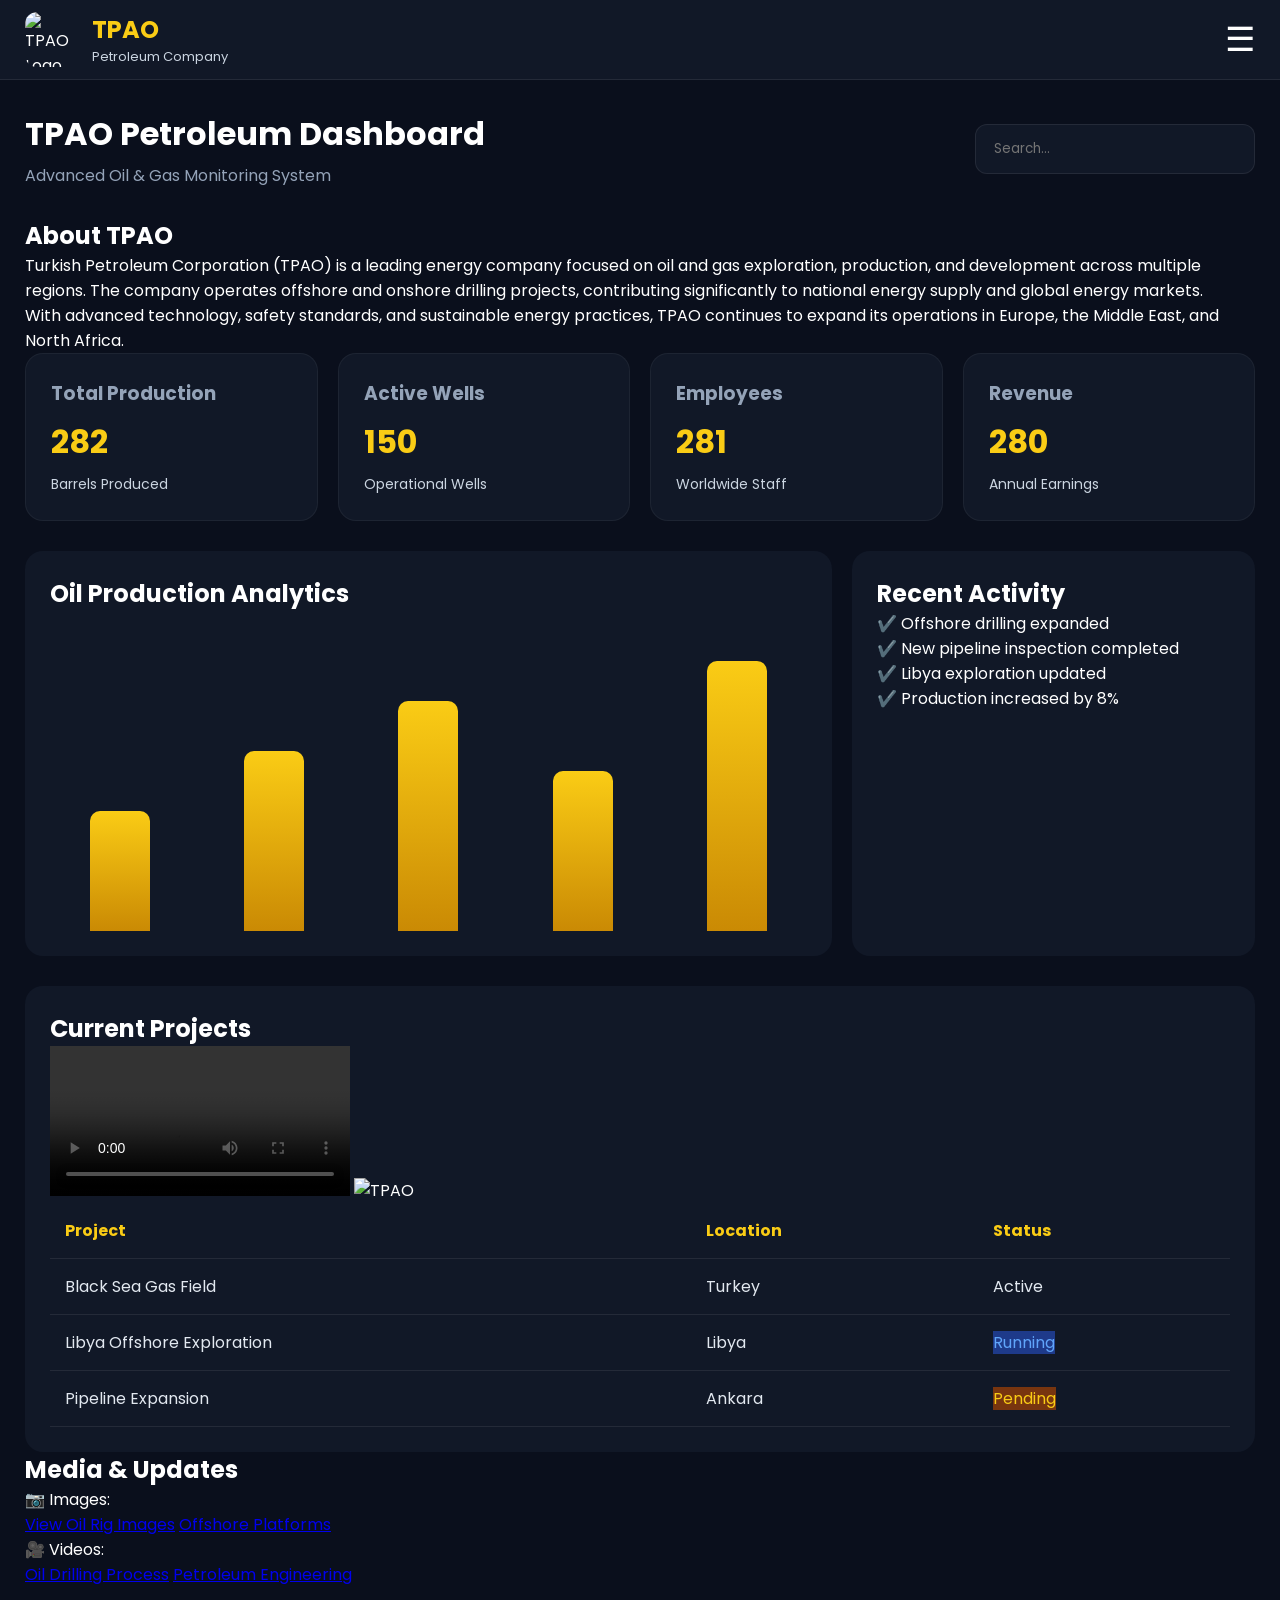
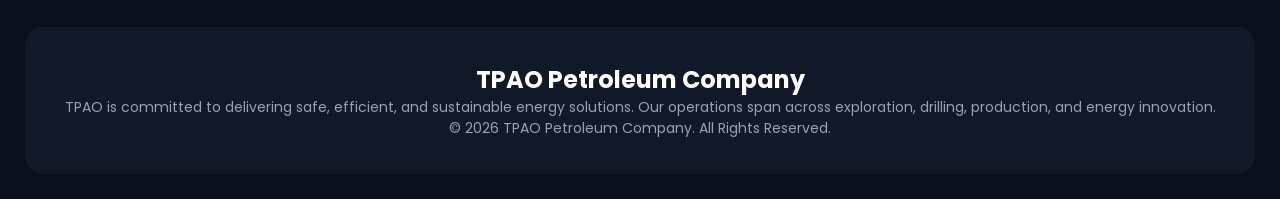
==== index.html @ 97447573 "Add media showcase section with video and image Added a media showcase section with a video and an i" ====
<!DOCTYPE html>
<html lang="en">
<head>
<meta charset="UTF-8">
<meta name="viewport" content="width=device-width, initial-scale=1.0">
<title>TPAO Petroleum Dashboard</title>

<link rel="stylesheet" href="index.css">
<link href="https://fonts.googleapis.com/css2?family=Poppins:wght@300;400;500;600;700&display=swap" rel="stylesheet">
</head>

<body>

<!-- HEADER -->
<header class="top-header">

    <div class="header-left">
        <img src="https://upload.wikimedia.org/wikipedia/commons/4/4e/T%C3%BCrkiye_Petrolleri_logo.svg"
        class="header-logo" alt="TPAO Logo">

        <div class="company-text">
            <h2>TPAO</h2>
            <p>Petroleum Company</p>
        </div>
    </div>

    <div class="menu-btn" id="menuBtn">☰</div>
</header>

<!-- SIDEBAR -->
<div class="sidebar" id="sidebar">
    <div class="menu">
        <a href="#">🏠 Home</a>
        <a href="#">⛽ Production</a>
        <a href="#">🛢️ Oil Fields</a>
        <a href="#">🌍 Exploration</a>
        <a href="#">📊 Analytics</a>
        <a href="#">👷 Employees</a>
        <a href="#">⚙️ Settings</a>
    </div>
</div>

<!-- MAIN -->
<div class="main">

    <!-- HEADER -->
    <div class="dashboard-header">
        <div>
            <h1>TPAO Petroleum Dashboard</h1>
            <p class="dashboard-subtitle">
                Advanced Oil & Gas Monitoring System
            </p>
        </div>

        <input type="text" class="search" placeholder="Search...">
    </div>

    <!-- COMPANY DESCRIPTION -->
    <div class="company-description">
        <h2>About TPAO</h2>
        <p>
            Turkish Petroleum Corporation (TPAO) is a leading energy company focused on oil and gas exploration,
            production, and development across multiple regions. The company operates offshore and onshore drilling
            projects, contributing significantly to national energy supply and global energy markets.
        </p>

        <p>
            With advanced technology, safety standards, and sustainable energy practices, TPAO continues to expand
            its operations in Europe, the Middle East, and North Africa.
        </p>
    </div>

    <!-- CARDS -->
    <div class="cards">
        <div class="card"><h3>Total Production</h3><h2 id="production">0</h2><p>Barrels Produced</p></div>
        <div class="card"><h3>Active Wells</h3><h2 id="wells">0</h2><p>Operational Wells</p></div>
        <div class="card"><h3>Employees</h3><h2 id="employees">0</h2><p>Worldwide Staff</p></div>
        <div class="card"><h3>Revenue</h3><h2 id="revenue">0</h2><p>Annual Earnings</p></div>
    </div>

    <!-- ANALYTICS -->
    <div class="analytics">

        <div class="chart-box">
            <h2>Oil Production Analytics</h2>

            <div class="chart">
                <div class="bar bar1"></div>
                <div class="bar bar2"></div>
                <div class="bar bar3"></div>
                <div class="bar bar4"></div>
                <div class="bar bar5"></div>
            </div>
        </div>

        <div class="activity-box">
            <h2>Recent Activity</h2>
            <p>✔️ Offshore drilling expanded</p>
            <p>✔️ New pipeline inspection completed</p>
            <p>✔️ Libya exploration updated</p>
            <p>✔️ Production increased by 8%</p>
        </div>

    </div>

    <!-- PROJECTS -->
    <div class="projects">
        <h2>Current Projects</h2>

        <table class="project-table">
            <tr><th>Project</th><th>Location</th><th>Status</th></tr>

            <tr>
                <td>Black Sea Gas Field</td>
                <td>Turkey</td>
                <td><span class="active">Active</span></td>
            </tr>

            <section class="media-showcase">

    <video controls preload="metadata">
        <source src="videos/tpao-video.mp4" type="video/mp4">
    </video>

    <img loading="lazy" src="images/tpao-image.jpg" alt="TPAO">

            </section>

            <tr>
                <td>Libya Offshore Exploration</td>
                <td>Libya</td>
                <td><span class="running">Running</span></td>
            </tr>

            <tr>
                <td>Pipeline Expansion</td>
                <td>Ankara</td>
                <td><span class="pending">Pending</span></td>
            </tr>
        </table>
    </div>

    <!-- IMAGE + VIDEO LINKS (NO CARDS) -->
    <div class="media-section">

        <h2>Media & Updates</h2>

        <div class="media-links">

            <p>📷 Images:</p>
            <a href="https://www.google.com/search?q=oil+rig+images" target="_blank">View Oil Rig Images</a>
            <a href="https://www.google.com/search?q=offshore+platform" target="_blank">Offshore Platforms</a>

            <p>🎥 Videos:</p>
            <a href="https://www.youtube.com/results?search_query=oil+drilling+process" target="_blank">Oil Drilling Process</a>
            <a href="https://www.youtube.com/results?search_query=petroleum+engineering" target="_blank">Petroleum Engineering</a>

        </div>
    </div>

    <!-- FOOTER (CLEAN - NO CARDS) -->
    <footer class="footer">

        <h2>TPAO Petroleum Company</h2>

        <p>
            TPAO is committed to delivering safe, efficient, and sustainable energy solutions.
            Our operations span across exploration, drilling, production, and energy innovation.
        </p>

        <p class="copyright">
            © 2026 TPAO Petroleum Company. All Rights Reserved.
        </p>

    </footer>

</div>

<script src="index.js"></script>

</body>
    </html>
---- index.css ----
*{
    margin:0;
    padding:0;
    box-sizing:border-box;
    font-family:'Poppins',sans-serif;
}

html{
    scroll-behavior:smooth;
}

body{
    background:#0a0f1c;
    color:white;
    overflow-x:hidden;
}

/* =========================
   HEADER
========================= */

.top-header{
    position:fixed;
    top:0;
    left:0;
    width:100%;
    height:80px;
    background:#111827;
    display:flex;
    justify-content:space-between;
    align-items:center;
    padding:0 25px;
    z-index:1000;
    border-bottom:1px solid rgba(255,255,255,0.08);
}

/* HEADER LEFT */

.header-left{
    display:flex;
    align-items:center;
    gap:12px;
}

.header-logo{
    width:55px;
    height:55px;
    object-fit:cover;
    border-radius:12px;
}

.company-text{
    display:flex;
    flex-direction:column;
}

.company-text h2{
    color:#facc15;
    font-size:24px;
}

.company-text p{
    color:#cbd5e1;
    font-size:13px;
}

/* =========================
   MENU BUTTON
========================= */

.menu-btn{
    font-size:34px;
    cursor:pointer;
    user-select:none;
    transition:0.3s;
    color:white;
}

.menu-btn:hover{
    color:#facc15;
}

/* =========================
   SIDEBAR DROPDOWN MENU
========================= */

.sidebar{
    position:fixed;
    top:85px;
    right:20px;
    width:230px;
    background:#111827;
    padding:15px;
    border-radius:18px;
    border:1px solid rgba(255,255,255,0.08);
    display:none;
    z-index:1000;
    animation:menuShow 0.3s ease;
    box-shadow:0 10px 30px rgba(0,0,0,0.4);
}

/* SHOW MENU */

.sidebar.active{
    display:block;
}

/* MENU */

.menu{
    display:flex;
    flex-direction:column;
    gap:10px;
}

.menu a{
    text-decoration:none;
    color:#cbd5e1;
    padding:14px;
    border-radius:12px;
    transition:0.3s;
    font-size:15px;
}

.menu a:hover{
    background:#1e293b;
    color:#facc15;
    transform:translateX(3px);
}

/* MENU ANIMATION */

@keyframes menuShow{

    from{
        opacity:0;
        transform:translateY(-10px);
    }

    to{
        opacity:1;
        transform:translateY(0);
    }

}

/* =========================
   MAIN
========================= */

.main{
    width:100%;
    padding:110px 25px 25px;
}

/* DASHBOARD HEADER */

.dashboard-header{
    display:flex;
    justify-content:space-between;
    align-items:center;
    gap:20px;
    margin-bottom:30px;
    flex-wrap:wrap;
}

.dashboard-header h1{
    font-size:32px;
}

.dashboard-subtitle{
    color:#94a3b8;
    margin-top:5px;
}

/* SEARCH */

.search{
    width:280px;
    max-width:100%;
    padding:14px 18px;
    border:none;
    outline:none;
    border-radius:12px;
    background:#111827;
    color:white;
    border:1px solid rgba(255,255,255,0.08);
}

/* =========================
   CARDS
========================= */

.cards{
    display:grid;
    grid-template-columns:repeat(auto-fit,minmax(220px,1fr));
    gap:20px;
    margin-bottom:30px;
}

.card{
    background:#111827;
    padding:25px;
    border-radius:18px;
    transition:0.3s;
    border:1px solid rgba(255,255,255,0.05);
}

.card:hover{
    transform:translateY(-6px);
}

.card h3{
    color:#94a3b8;
    margin-bottom:10px;
}

.card h2{
    font-size:32px;
    color:#facc15;
    margin-bottom:8px;
}

.card p{
    color:#cbd5e1;
    font-size:14px;
}

/* =========================
   ANALYTICS
========================= */

.analytics{
    display:grid;
    grid-template-columns:2fr 1fr;
    gap:20px;
    margin-bottom:30px;
}

.chart-box,
.activity-box{
    background:#111827;
    padding:25px;
    border-radius:18px;
}

.section-title{
    margin-bottom:20px;
}

.section-title h2{
    font-size:24px;
}

/* CHART */

.chart{
    height:320px;
    display:flex;
    align-items:flex-end;
    justify-content:space-around;
    gap:15px;
}

.bar{
    width:60px;
    border-radius:10px 10px 0 0;
    background:linear-gradient(to top,#ca8a04,#facc15);
    animation:grow 2s ease;
}

.bar1{height:120px;}
.bar2{height:180px;}
.bar3{height:230px;}
.bar4{height:160px;}
.bar5{height:270px;}

@keyframes grow{

    from{
        height:0;
    }

}

/* ACTIVITY */

.activity{
    display:flex;
    flex-direction:column;
    gap:18px;
}

.activity p{
    color:#cbd5e1;
    line-height:1.5;
}

/* =========================
   PROJECTS
========================= */

.projects{
    background:#111827;
    padding:25px;
    border-radius:18px;
    overflow:hidden;
}

.table-container{
    width:100%;
    overflow-x:auto;
}

.project-table{
    width:100%;
    border-collapse:collapse;
    min-width:600px;
}

.project-table th,
.project-table td{
    padding:15px;
    text-align:left;
    border-bottom:1px solid rgba(255,255,255,0.08);
}

.project-table th{
    color:#facc15;
}

.project-table td{
    color:#e2e8f0;
}

/* STATUS */

.status{
    padding:6px 12px;
    border-radius:30px;
    font-size:12px;
    font-weight:600;
}

.active-status{
    background:#14532d;
    color:#4ade80;
}

.running{
    background:#1e3a8a;
    color:#60a5fa;
}

.pending{
    background:#78350f;
    color:#facc15;
}

/* =========================
   FOOTER
========================= */

.footer{
    margin-top:40px;
    background:#111827;
    padding:35px 20px;
    border-radius:18px;
    text-align:center;
}

.footer h3{
    color:#facc15;
    margin-bottom:20px;
}

.social-links{
    display:flex;
    justify-content:center;
    gap:15px;
    flex-wrap:wrap;
    margin-bottom:20px;
}

.social-links a{
    text-decoration:none;
    color:#cbd5e1;
    padding:10px 18px;
    background:#1e293b;
    border-radius:10px;
    transition:0.3s;
}

.social-links a:hover{
    background:#facc15;
    color:black;
}

.footer p{
    color:#94a3b8;
    font-size:14px;
}

/* =========================
   SCROLLBAR
========================= */

::-webkit-scrollbar{
    width:8px;
}

::-webkit-scrollbar-track{
    background:#0a0f1c;
}

::-webkit-scrollbar-thumb{
    background:#facc15;
    border-radius:10px;
}

/* =========================
   RESPONSIVE
========================= */

@media(max-width:992px){

    .analytics{
        grid-template-columns:1fr;
    }

}

@media(max-width:768px){

    .dashboard-header{
        flex-direction:column;
        align-items:flex-start;
    }

    .dashboard-header h1{
        font-size:26px;
    }

    .search{
        width:100%;
    }

    .chart{
        height:250px;
    }

    .bar{
        width:40px;
    }

}

@media(max-width:600px){

    .top-header{
        padding:0 15px;
    }

    .header-logo{
        width:45px;
        height:45px;
    }

    .company-text h2{
        font-size:18px;
    }

    .company-text p{
        font-size:11px;
    }

    .main{
        padding:105px 15px 20px;
    }

    .cards{
        grid-template-columns:1fr;
    }

    .card h2{
        font-size:26px;
    }

    .section-title h2{
        font-size:20px;
    }

    .project-table{
        min-width:500px;
    }

    .sidebar{
        width:200px;
        right:10px;
    }

}
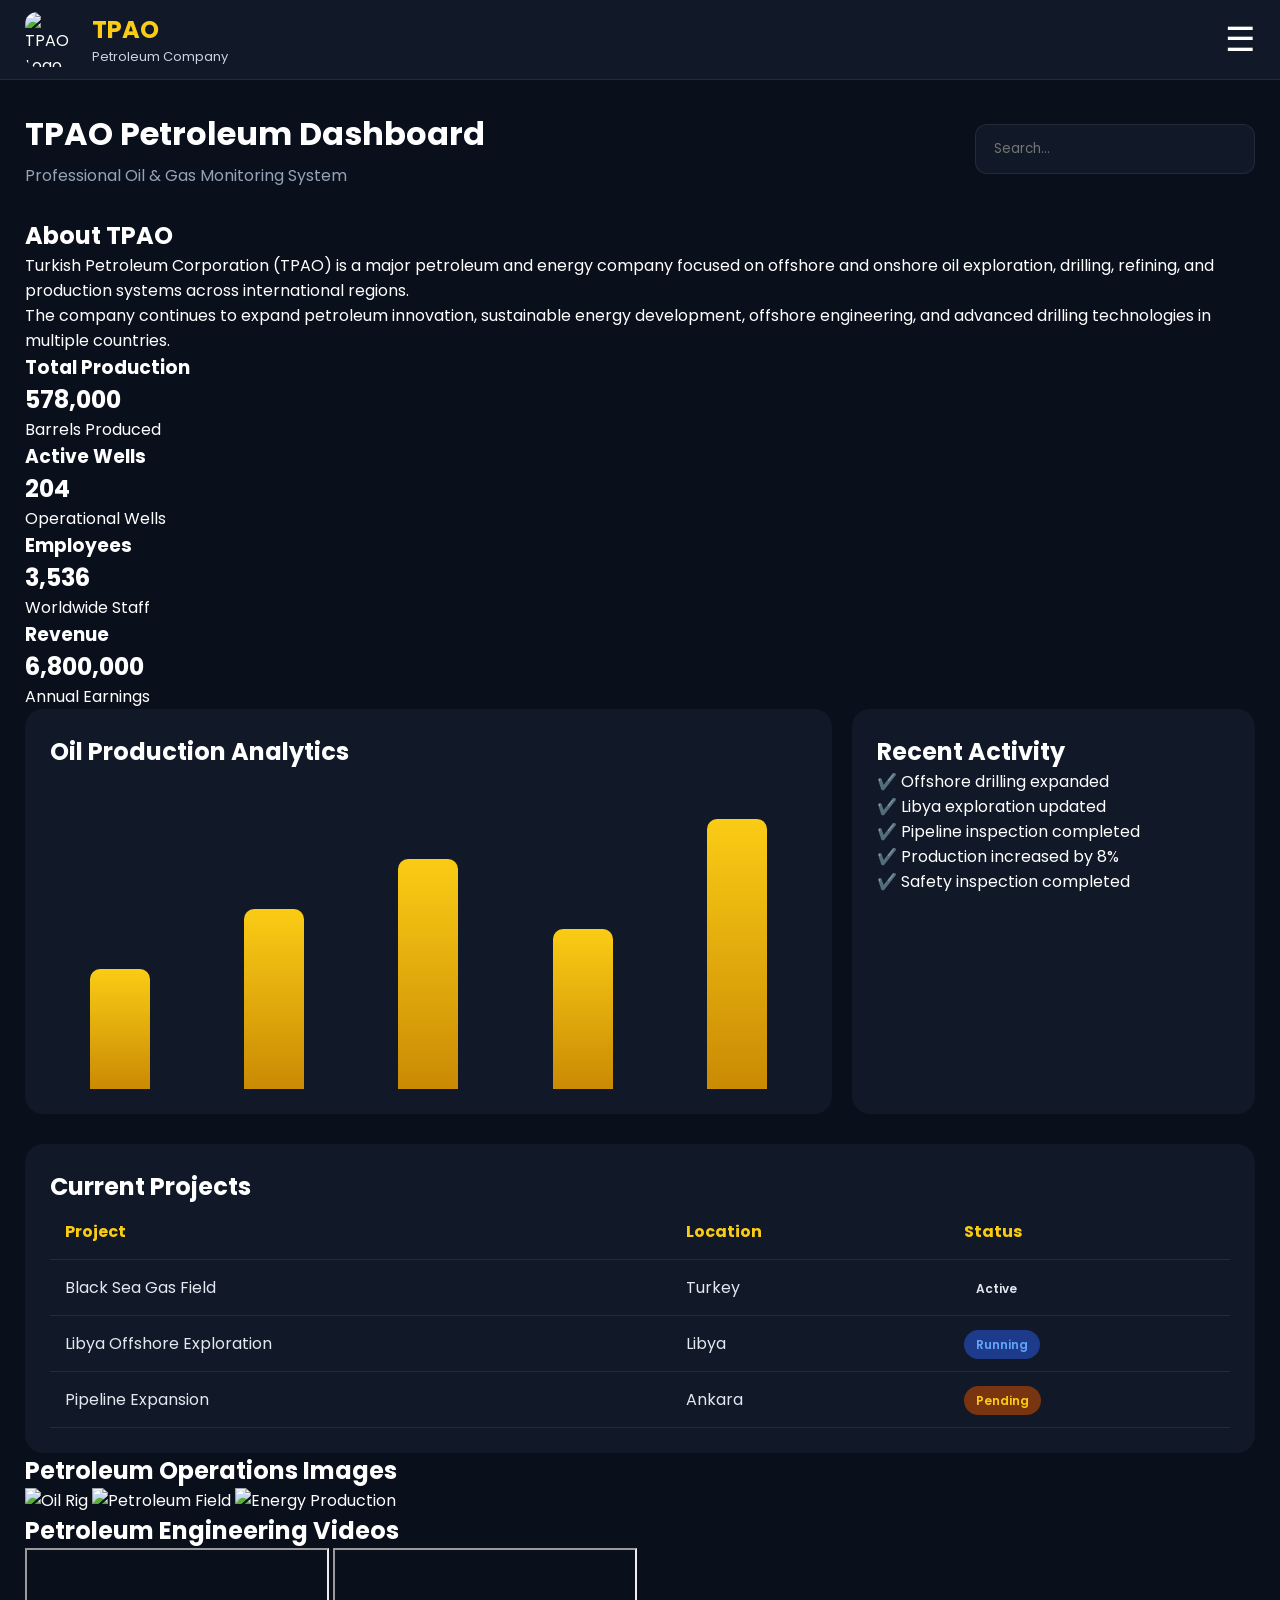
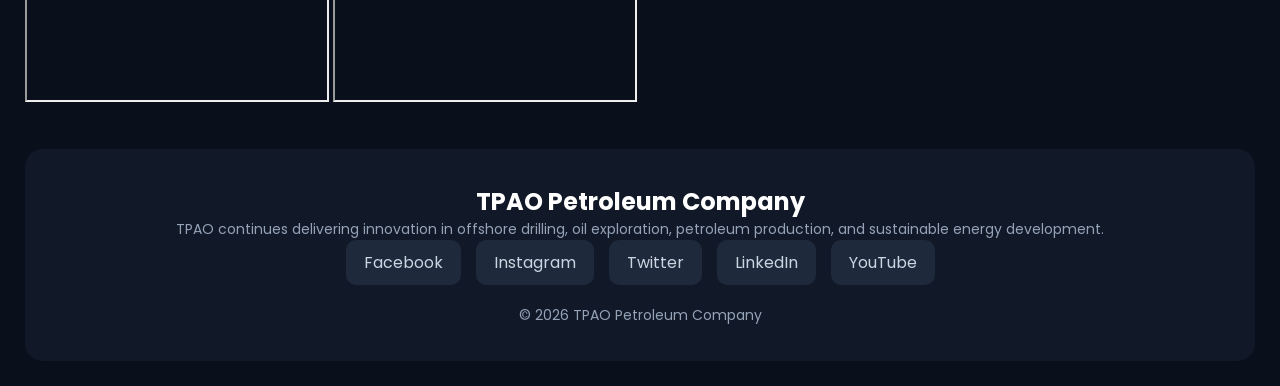
==== commit 0699c085: "Update logo image source in index.html" ====
--- a/index.html
+++ b/index.html
@@ -1,35 +1,51 @@
 <!DOCTYPE html>
 <html lang="en">
+
 <head>
+
 <meta charset="UTF-8">
 <meta name="viewport" content="width=device-width, initial-scale=1.0">
+
 <title>TPAO Petroleum Dashboard</title>
 
 <link rel="stylesheet" href="index.css">
+
 <link href="https://fonts.googleapis.com/css2?family=Poppins:wght@300;400;500;600;700&display=swap" rel="stylesheet">
+
 </head>
 
 <body>
 
 <!-- HEADER -->
+
 <header class="top-header">
 
     <div class="header-left">
-        <img src="https://upload.wikimedia.org/wikipedia/commons/4/4e/T%C3%BCrkiye_Petrolleri_logo.svg"
-        class="header-logo" alt="TPAO Logo">
+
+        <img
+        src="image/logo.png"
+        class="header-logo"
+        alt="TPAO Logo">
 
         <div class="company-text">
             <h2>TPAO</h2>
             <p>Petroleum Company</p>
         </div>
-    </div>
-
-    <div class="menu-btn" id="menuBtn">☰</div>
+
+    </div>
+
+    <div class="menu-btn" id="menuBtn">
+        ☰
+    </div>
+
 </header>
 
 <!-- SIDEBAR -->
+
 <div class="sidebar" id="sidebar">
+
     <div class="menu">
+
         <a href="#">🏠 Home</a>
         <a href="#">⛽ Production</a>
         <a href="#">🛢️ Oil Fields</a>
@@ -37,139 +53,226 @@
         <a href="#">📊 Analytics</a>
         <a href="#">👷 Employees</a>
         <a href="#">⚙️ Settings</a>
-    </div>
+
+    </div>
+
 </div>
 
 <!-- MAIN -->
+
 <div class="main">
 
-    <!-- HEADER -->
+    <!-- DASHBOARD HEADER -->
+
     <div class="dashboard-header">
+
         <div>
+
             <h1>TPAO Petroleum Dashboard</h1>
+
             <p class="dashboard-subtitle">
-                Advanced Oil & Gas Monitoring System
+                Professional Oil & Gas Monitoring System
             </p>
+
         </div>
 
         <input type="text" class="search" placeholder="Search...">
+
     </div>
 
     <!-- COMPANY DESCRIPTION -->
-    <div class="company-description">
+
+    <section class="company-description">
+
         <h2>About TPAO</h2>
+
         <p>
-            Turkish Petroleum Corporation (TPAO) is a leading energy company focused on oil and gas exploration,
-            production, and development across multiple regions. The company operates offshore and onshore drilling
-            projects, contributing significantly to national energy supply and global energy markets.
+            Turkish Petroleum Corporation (TPAO) is a major petroleum and energy company focused on offshore and onshore oil exploration, drilling, refining, and production systems across international regions.
         </p>
 
         <p>
-            With advanced technology, safety standards, and sustainable energy practices, TPAO continues to expand
-            its operations in Europe, the Middle East, and North Africa.
-        </p>
-    </div>
-
-    <!-- CARDS -->
-    <div class="cards">
-        <div class="card"><h3>Total Production</h3><h2 id="production">0</h2><p>Barrels Produced</p></div>
-        <div class="card"><h3>Active Wells</h3><h2 id="wells">0</h2><p>Operational Wells</p></div>
-        <div class="card"><h3>Employees</h3><h2 id="employees">0</h2><p>Worldwide Staff</p></div>
-        <div class="card"><h3>Revenue</h3><h2 id="revenue">0</h2><p>Annual Earnings</p></div>
-    </div>
+            The company continues to expand petroleum innovation, sustainable energy development, offshore engineering, and advanced drilling technologies in multiple countries.
+        </p>
+
+    </section>
+
+    <!-- STATS -->
+
+    <section class="stats-section">
+
+        <div class="stat-box">
+            <h3>Total Production</h3>
+            <h2 id="production">0</h2>
+            <p>Barrels Produced</p>
+        </div>
+
+        <div class="stat-box">
+            <h3>Active Wells</h3>
+            <h2 id="wells">0</h2>
+            <p>Operational Wells</p>
+        </div>
+
+        <div class="stat-box">
+            <h3>Employees</h3>
+            <h2 id="employees">0</h2>
+            <p>Worldwide Staff</p>
+        </div>
+
+        <div class="stat-box">
+            <h3>Revenue</h3>
+            <h2 id="revenue">0</h2>
+            <p>Annual Earnings</p>
+        </div>
+
+    </section>
 
     <!-- ANALYTICS -->
-    <div class="analytics">
+
+    <section class="analytics">
 
         <div class="chart-box">
+
             <h2>Oil Production Analytics</h2>
 
             <div class="chart">
+
                 <div class="bar bar1"></div>
                 <div class="bar bar2"></div>
                 <div class="bar bar3"></div>
                 <div class="bar bar4"></div>
                 <div class="bar bar5"></div>
+
             </div>
+
         </div>
 
         <div class="activity-box">
+
             <h2>Recent Activity</h2>
+
             <p>✔️ Offshore drilling expanded</p>
-            <p>✔️ New pipeline inspection completed</p>
             <p>✔️ Libya exploration updated</p>
+            <p>✔️ Pipeline inspection completed</p>
             <p>✔️ Production increased by 8%</p>
-        </div>
-
-    </div>
+            <p>✔️ Safety inspection completed</p>
+
+        </div>
+
+    </section>
 
     <!-- PROJECTS -->
-    <div class="projects">
+
+    <section class="projects">
+
         <h2>Current Projects</h2>
 
-        <table class="project-table">
-            <tr><th>Project</th><th>Location</th><th>Status</th></tr>
-
-            <tr>
-                <td>Black Sea Gas Field</td>
-                <td>Turkey</td>
-                <td><span class="active">Active</span></td>
-            </tr>
-
-            <section class="media-showcase">
-
-    <video controls preload="metadata">
-        <source src="videos/tpao-video.mp4" type="video/mp4">
-    </video>
-
-    <img loading="lazy" src="images/tpao-image.jpg" alt="TPAO">
-
-            </section>
-
-            <tr>
-                <td>Libya Offshore Exploration</td>
-                <td>Libya</td>
-                <td><span class="running">Running</span></td>
-            </tr>
-
-            <tr>
-                <td>Pipeline Expansion</td>
-                <td>Ankara</td>
-                <td><span class="pending">Pending</span></td>
-            </tr>
-        </table>
-    </div>
-
-    <!-- IMAGE + VIDEO LINKS (NO CARDS) -->
-    <div class="media-section">
-
-        <h2>Media & Updates</h2>
-
-        <div class="media-links">
-
-            <p>📷 Images:</p>
-            <a href="https://www.google.com/search?q=oil+rig+images" target="_blank">View Oil Rig Images</a>
-            <a href="https://www.google.com/search?q=offshore+platform" target="_blank">Offshore Platforms</a>
-
-            <p>🎥 Videos:</p>
-            <a href="https://www.youtube.com/results?search_query=oil+drilling+process" target="_blank">Oil Drilling Process</a>
-            <a href="https://www.youtube.com/results?search_query=petroleum+engineering" target="_blank">Petroleum Engineering</a>
-
-        </div>
-    </div>
-
-    <!-- FOOTER (CLEAN - NO CARDS) -->
+        <div class="table-container">
+
+            <table class="project-table">
+
+                <thead>
+
+                    <tr>
+                        <th>Project</th>
+                        <th>Location</th>
+                        <th>Status</th>
+                    </tr>
+
+                </thead>
+
+                <tbody>
+
+                    <tr>
+                        <td>Black Sea Gas Field</td>
+                        <td>Turkey</td>
+                        <td><span class="status active">Active</span></td>
+                    </tr>
+
+                    <tr>
+                        <td>Libya Offshore Exploration</td>
+                        <td>Libya</td>
+                        <td><span class="status running">Running</span></td>
+                    </tr>
+
+                    <tr>
+                        <td>Pipeline Expansion</td>
+                        <td>Ankara</td>
+                        <td><span class="status pending">Pending</span></td>
+                    </tr>
+
+                </tbody>
+
+            </table>
+
+        </div>
+
+    </section>
+
+    <!-- IMAGE SECTION -->
+
+    <section class="media-display">
+
+        <h2>Petroleum Operations Images</h2>
+
+        <div class="image-gallery">
+
+            <img src="https://images.unsplash.com/photo-1513828583688-c52646db42da?q=80&w=1200&auto=format&fit=crop" alt="Oil Rig">
+
+            <img src="https://images.unsplash.com/photo-1473448912268-2022ce9509d8?q=80&w=1200&auto=format&fit=crop" alt="Petroleum Field">
+
+            <img src="https://images.unsplash.com/photo-1509395176047-4a66953fd231?q=80&w=1200&auto=format&fit=crop" alt="Energy Production">
+
+        </div>
+
+    </section>
+
+    <!-- VIDEO SECTION -->
+
+    <section class="video-section">
+
+        <h2>Petroleum Engineering Videos</h2>
+
+        <div class="video-container">
+
+            <iframe
+            src="https://www.youtube.com/embed/Zk11vI-7czE"
+            title="Petroleum Video"
+            allowfullscreen>
+            </iframe>
+
+            <iframe
+            src="https://www.youtube.com/embed/KM8m4jDqtmQ"
+            title="Offshore Drilling"
+            allowfullscreen>
+            </iframe>
+
+        </div>
+
+    </section>
+
+    <!-- FOOTER -->
+
     <footer class="footer">
 
         <h2>TPAO Petroleum Company</h2>
 
         <p>
-            TPAO is committed to delivering safe, efficient, and sustainable energy solutions.
-            Our operations span across exploration, drilling, production, and energy innovation.
-        </p>
+            TPAO continues delivering innovation in offshore drilling,
+            oil exploration, petroleum production, and sustainable energy development.
+        </p>
+
+        <div class="social-links">
+
+            <a href="#">Facebook</a>
+            <a href="#">Instagram</a>
+            <a href="#">Twitter</a>
+            <a href="#">LinkedIn</a>
+            <a href="#">YouTube</a>
+
+        </div>
 
         <p class="copyright">
-            © 2026 TPAO Petroleum Company. All Rights Reserved.
+            © 2026 TPAO Petroleum Company
         </p>
 
     </footer>
@@ -179,4 +282,4 @@
 <script src="index.js"></script>
 
 </body>
-    </html>
+</html>
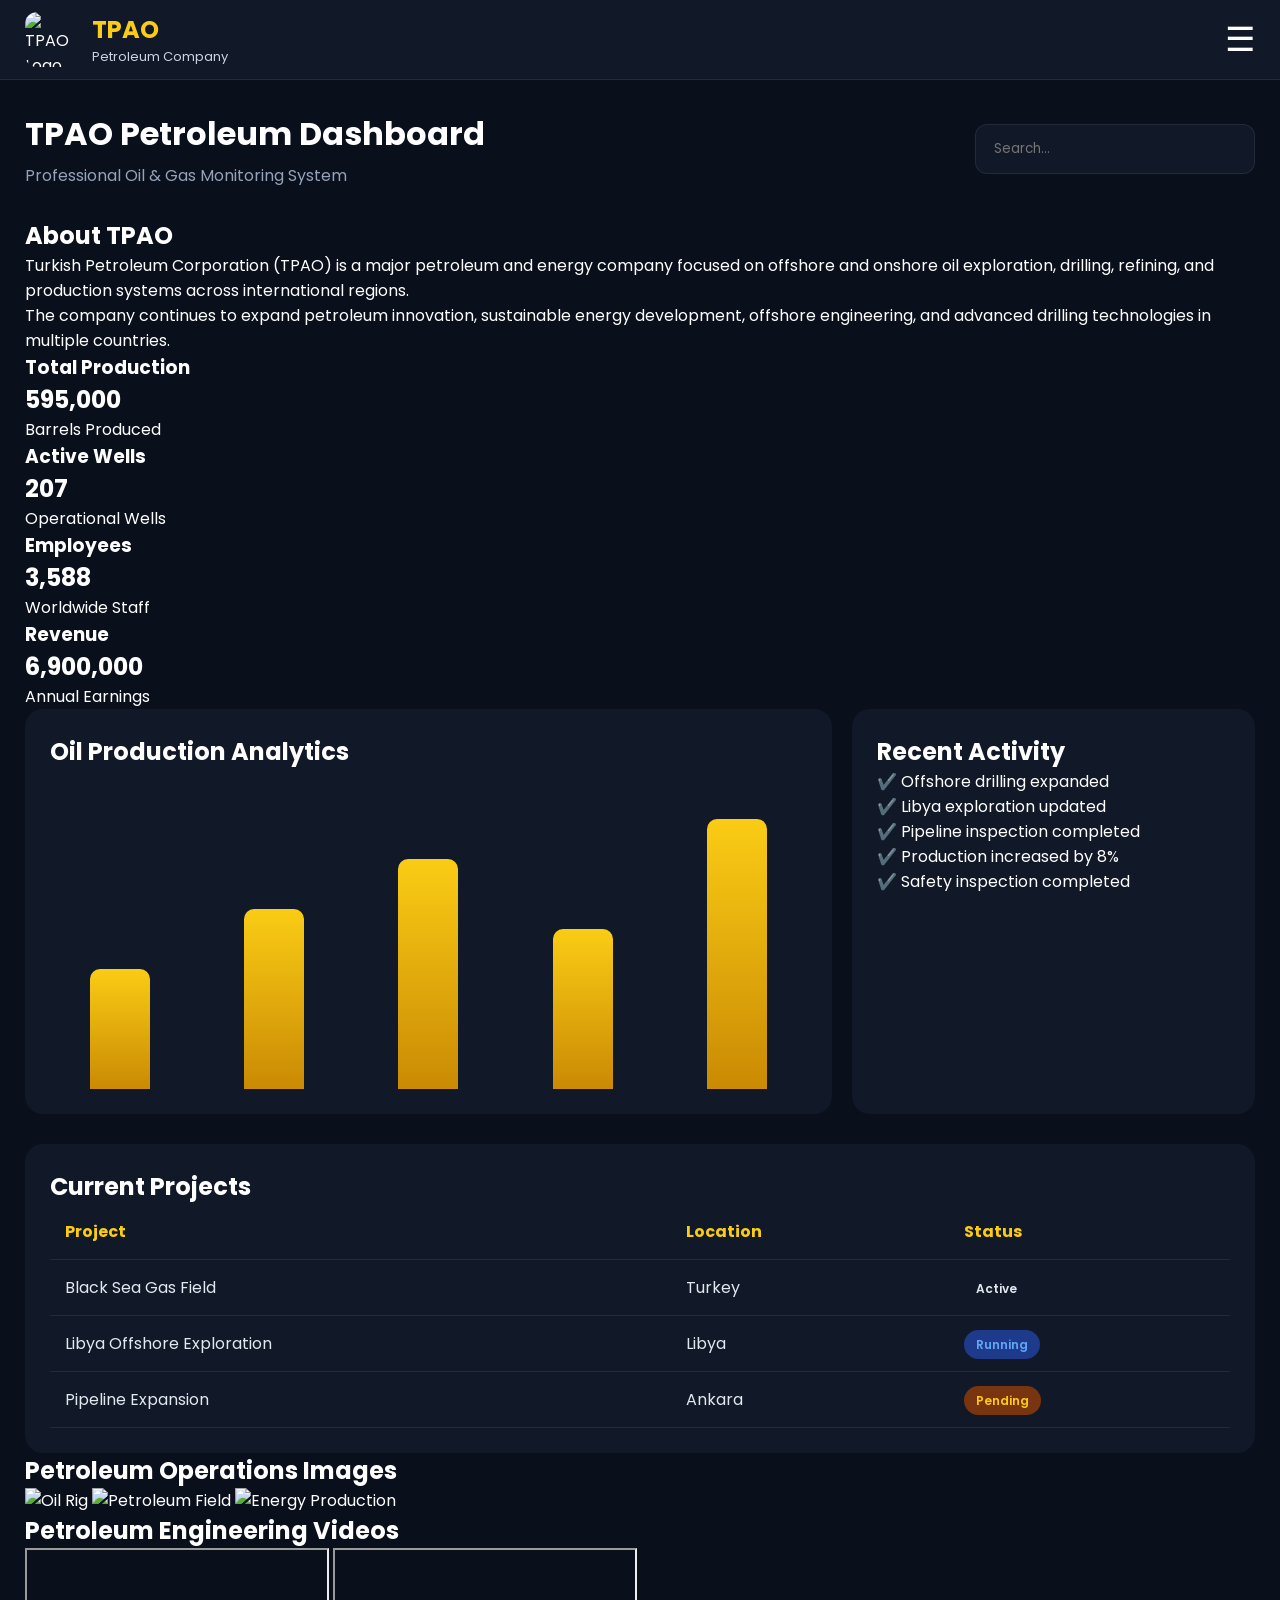
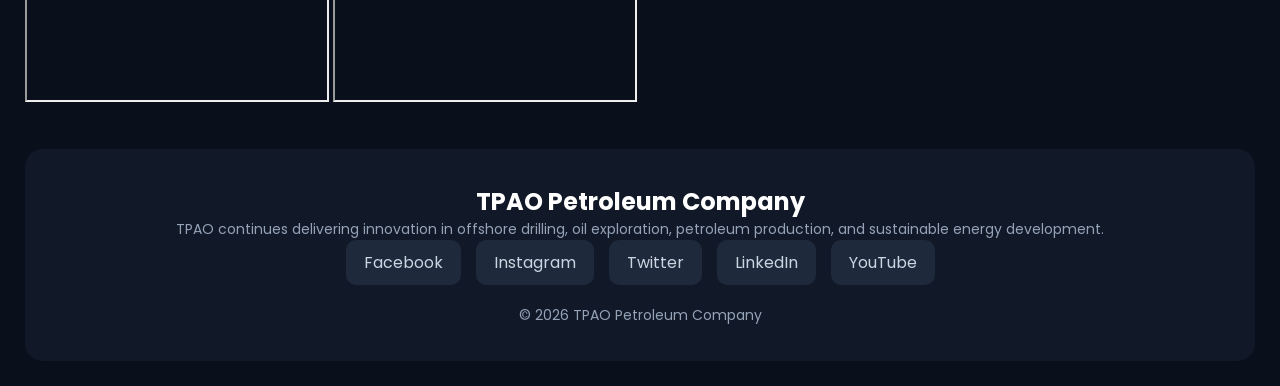
==== commit 074096ce: "Change 'contacts' link text to 'contact us'" ====
--- a/index.html
+++ b/index.html
@@ -23,7 +23,7 @@
     <div class="header-left">
 
         <img
-        src="image/logo.png"
+        src="images/logo.png"
         class="header-logo"
         alt="TPAO Logo">
 
@@ -46,13 +46,19 @@
 
     <div class="menu">
 
-        <a href="#">🏠 Home</a>
-        <a href="#">⛽ Production</a>
+        <a href="#">🏠 contact us</a>
+        <a href="#">⚙️ about us</a>
+        <a href="#">⚙️ available job's</a>
+        <a href="#">⚙️ partnership</a>
+        <a href="#">⛽ revenue</a>
         <a href="#">🛢️ Oil Fields</a>
         <a href="#">🌍 Exploration</a>
         <a href="#">📊 Analytics</a>
+        <a href="#">⚙️ senior officials</a>
         <a href="#">👷 Employees</a>
         <a href="#">⚙️ Settings</a>
+        <a href="#">⚙️ shares</a>
+        <a href="#">⚙️ investment</a>
 
     </div>
 
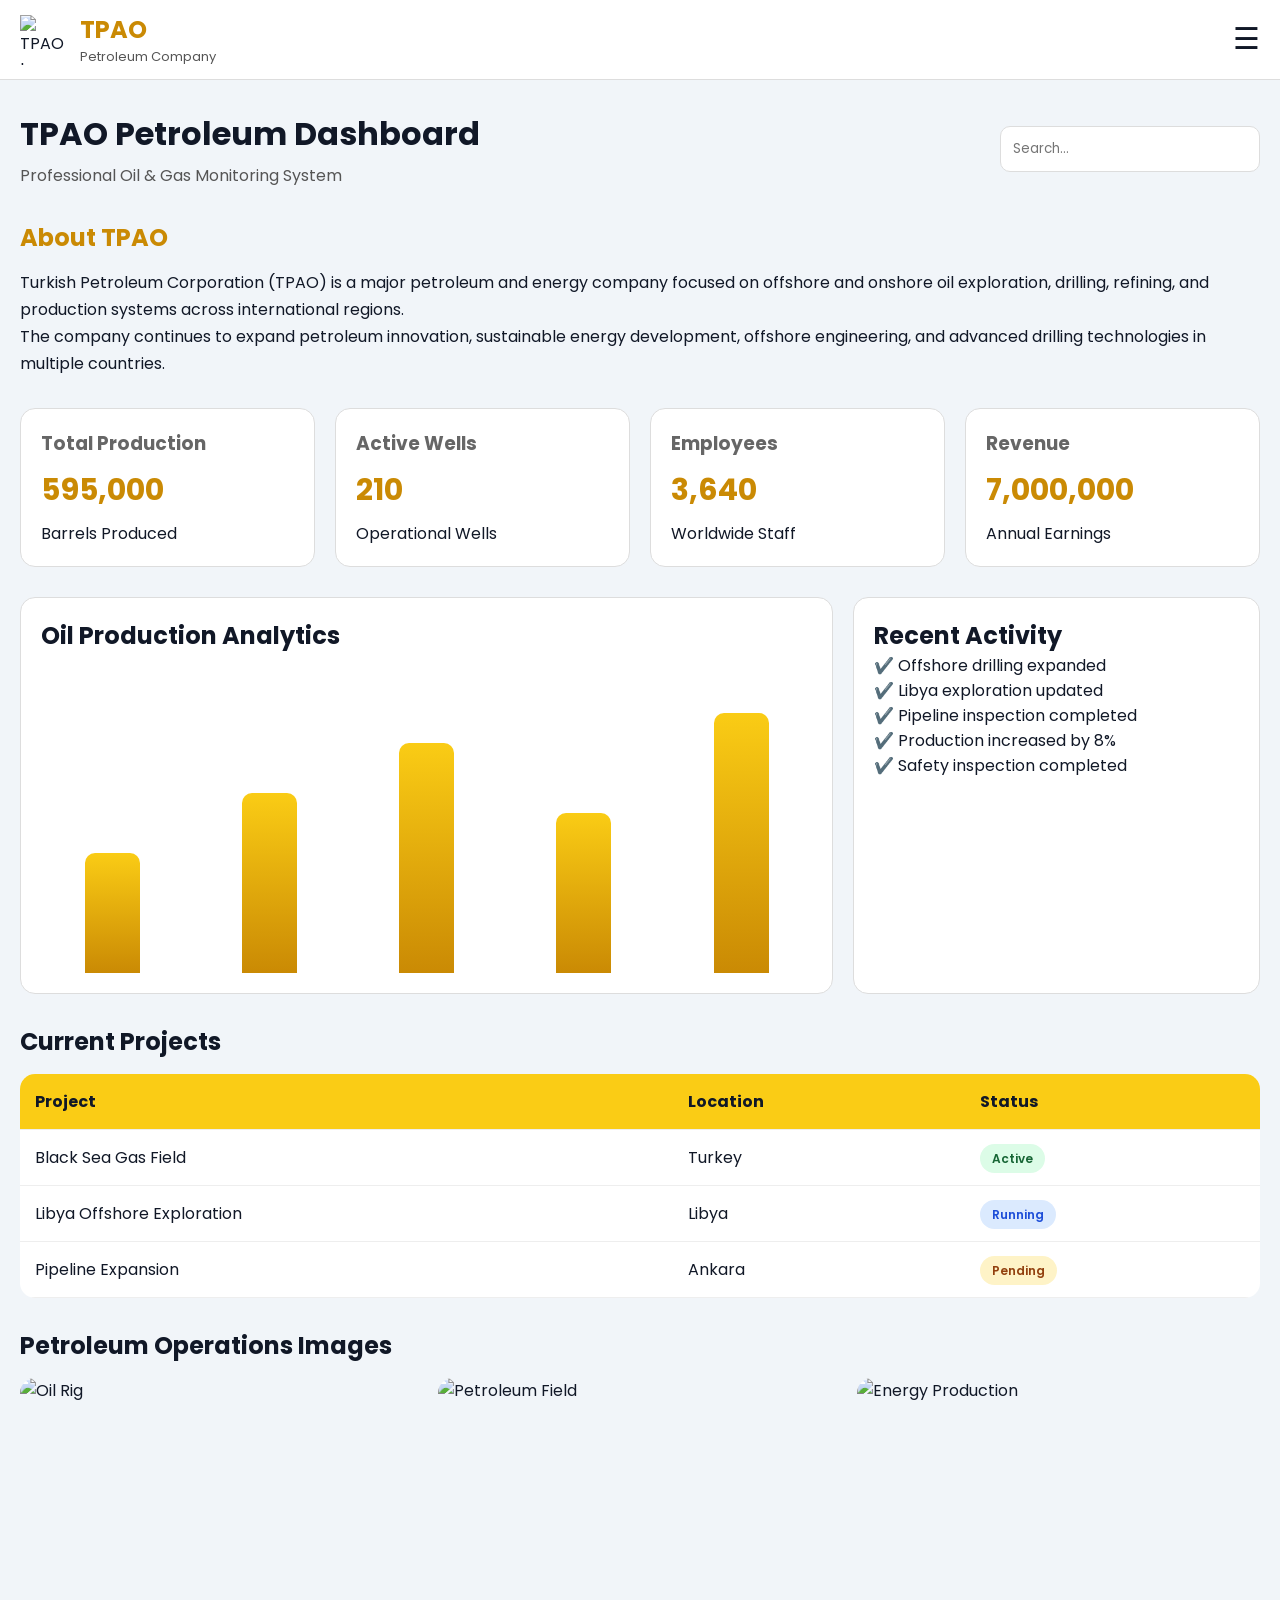
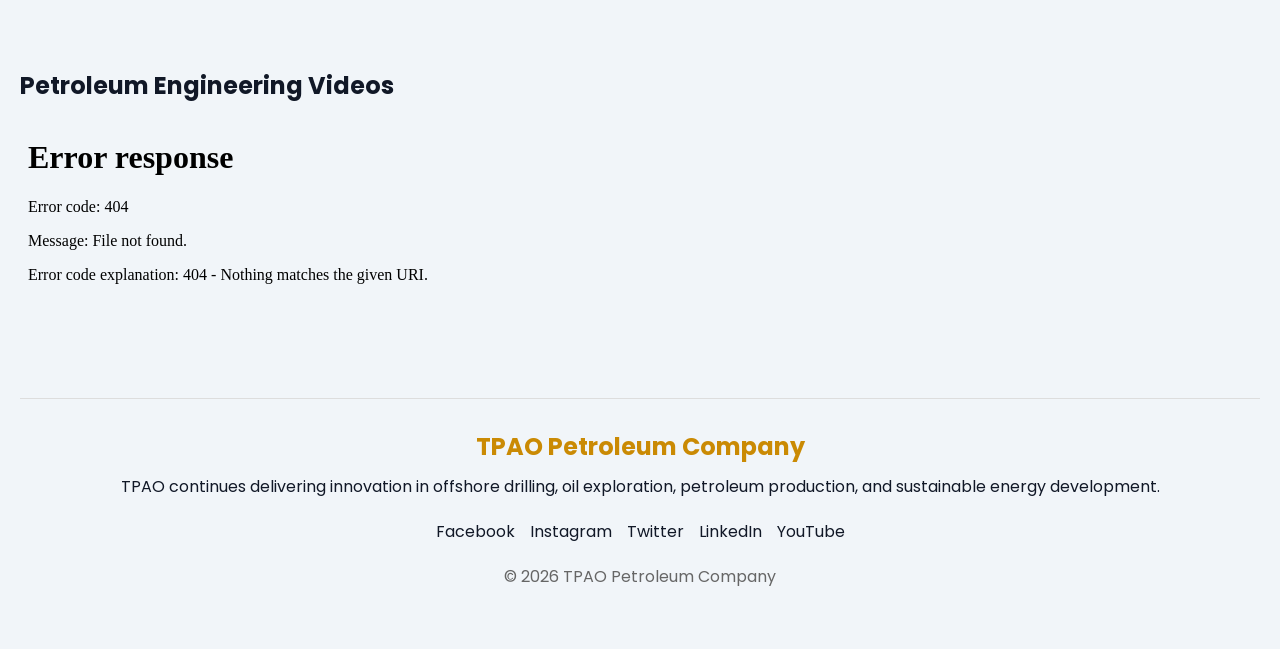
==== commit 75d21ade: "Update contact link to point to contact.html" ====
--- a/index.html
+++ b/index.html
@@ -46,7 +46,7 @@
 
     <div class="menu">
 
-        <a href="#">🏠 contact us</a>
+        <a href="contact.html">🏠 contact us</a>
         <a href="#">⚙️ about us</a>
         <a href="#">⚙️ available job's</a>
         <a href="#">⚙️ partnership</a>
@@ -241,7 +241,7 @@
         <div class="video-container">
 
             <iframe
-            src="https://www.youtube.com/embed/Zk11vI-7czE"
+            src="videos/TRT-Afrika_20260520_2.mp4"
             title="Petroleum Video"
             allowfullscreen>
             </iframe>
--- a/index.css
+++ b/index.css
@@ -1,502 +1,371 @@
 *{
-    margin:0;
-    padding:0;
-    box-sizing:border-box;
-    font-family:'Poppins',sans-serif;
-}
-
-html{
-    scroll-behavior:smooth;
+margin:0;
+padding:0;
+box-sizing:border-box;
+font-family:'Poppins',sans-serif;
 }
 
 body{
-    background:#0a0f1c;
-    color:white;
-    overflow-x:hidden;
-}
-
-/* =========================
-   HEADER
-========================= */
+background:#f1f5f9;
+color:#111827;
+overflow-x:hidden;
+}
+
+/* HEADER */
 
 .top-header{
-    position:fixed;
-    top:0;
-    left:0;
-    width:100%;
-    height:80px;
-    background:#111827;
-    display:flex;
-    justify-content:space-between;
-    align-items:center;
-    padding:0 25px;
-    z-index:1000;
-    border-bottom:1px solid rgba(255,255,255,0.08);
-}
-
-/* HEADER LEFT */
+position:fixed;
+top:0;
+left:0;
+width:100%;
+height:80px;
+background:white;
+display:flex;
+justify-content:space-between;
+align-items:center;
+padding:0 20px;
+z-index:1000;
+border-bottom:1px solid #ddd;
+}
 
 .header-left{
-    display:flex;
-    align-items:center;
-    gap:12px;
+display:flex;
+align-items:center;
+gap:10px;
 }
 
 .header-logo{
-    width:55px;
-    height:55px;
-    object-fit:cover;
-    border-radius:12px;
-}
-
-.company-text{
-    display:flex;
-    flex-direction:column;
+width:50px;
+height:50px;
 }
 
 .company-text h2{
-    color:#facc15;
-    font-size:24px;
+color:#ca8a04;
 }
 
 .company-text p{
-    color:#cbd5e1;
-    font-size:13px;
-}
-
-/* =========================
-   MENU BUTTON
-========================= */
+font-size:13px;
+color:#555;
+}
 
 .menu-btn{
-    font-size:34px;
-    cursor:pointer;
-    user-select:none;
-    transition:0.3s;
-    color:white;
-}
-
-.menu-btn:hover{
-    color:#facc15;
-}
-
-/* =========================
-   SIDEBAR DROPDOWN MENU
-========================= */
+font-size:30px;
+cursor:pointer;
+}
+
+/* SIDEBAR */
 
 .sidebar{
     position:fixed;
-    top:85px;
+    top:80px;
     right:20px;
     width:230px;
-    background:#111827;
+    max-height:80vh;
+
+    background:white;
+
+    border-radius:15px;
+
+    box-shadow:0 10px 30px rgba(0,0,0,0.15);
+
+    overflow-y:auto;
+    overflow-x:hidden;
+
+    opacity:0;
+    visibility:hidden;
+
+    transform:translateY(-10px);
+
+    transition:
+    opacity 0.3s ease,
+    transform 0.3s ease,
+    visibility 0.3s ease;
+
+    z-index:1000;
+
     padding:15px;
-    border-radius:18px;
-    border:1px solid rgba(255,255,255,0.08);
-    display:none;
-    z-index:1000;
-    animation:menuShow 0.3s ease;
-    box-shadow:0 10px 30px rgba(0,0,0,0.4);
-}
-
-/* SHOW MENU */
-
+}
 .sidebar.active{
-    display:block;
-}
-
-/* MENU */
+opacity:1;
+visibility:visible;
+transform:translateY(0);
+}
 
 .menu{
-    display:flex;
-    flex-direction:column;
-    gap:10px;
+display:flex;
+flex-direction:column;
+gap:10px;
 }
 
 .menu a{
-    text-decoration:none;
-    color:#cbd5e1;
-    padding:14px;
-    border-radius:12px;
-    transition:0.3s;
-    font-size:15px;
+text-decoration:none;
+padding:12px;
+color:#111827;
+border-radius:10px;
+transition:0.3s;
 }
 
 .menu a:hover{
-    background:#1e293b;
-    color:#facc15;
-    transform:translateX(3px);
-}
-
-/* MENU ANIMATION */
-
-@keyframes menuShow{
-
-    from{
-        opacity:0;
-        transform:translateY(-10px);
-    }
-
-    to{
-        opacity:1;
-        transform:translateY(0);
-    }
-
-}
-
-/* =========================
-   MAIN
-========================= */
+background:#facc15;
+}
+
+/* MAIN */
 
 .main{
-    width:100%;
-    padding:110px 25px 25px;
-}
-
-/* DASHBOARD HEADER */
+padding:110px 20px 30px;
+}
 
 .dashboard-header{
-    display:flex;
-    justify-content:space-between;
-    align-items:center;
-    gap:20px;
-    margin-bottom:30px;
-    flex-wrap:wrap;
-}
-
-.dashboard-header h1{
-    font-size:32px;
+display:flex;
+justify-content:space-between;
+align-items:center;
+flex-wrap:wrap;
+gap:20px;
+margin-bottom:30px;
 }
 
 .dashboard-subtitle{
-    color:#94a3b8;
-    margin-top:5px;
-}
-
-/* SEARCH */
+color:#555;
+margin-top:5px;
+}
 
 .search{
-    width:280px;
-    max-width:100%;
-    padding:14px 18px;
-    border:none;
-    outline:none;
-    border-radius:12px;
-    background:#111827;
-    color:white;
-    border:1px solid rgba(255,255,255,0.08);
-}
-
-/* =========================
-   CARDS
-========================= */
-
-.cards{
-    display:grid;
-    grid-template-columns:repeat(auto-fit,minmax(220px,1fr));
-    gap:20px;
-    margin-bottom:30px;
-}
-
-.card{
-    background:#111827;
-    padding:25px;
-    border-radius:18px;
-    transition:0.3s;
-    border:1px solid rgba(255,255,255,0.05);
-}
-
-.card:hover{
-    transform:translateY(-6px);
-}
-
-.card h3{
-    color:#94a3b8;
-    margin-bottom:10px;
-}
-
-.card h2{
-    font-size:32px;
-    color:#facc15;
-    margin-bottom:8px;
-}
-
-.card p{
-    color:#cbd5e1;
-    font-size:14px;
-}
-
-/* =========================
-   ANALYTICS
-========================= */
+padding:12px;
+width:260px;
+max-width:100%;
+border:1px solid #ddd;
+border-radius:10px;
+outline:none;
+}
+
+/* DESCRIPTION */
+
+.company-description{
+margin-bottom:30px;
+line-height:1.7;
+}
+
+.company-description h2{
+margin-bottom:10px;
+color:#ca8a04;
+}
+
+/* STATS */
+
+.stats-section{
+display:grid;
+grid-template-columns:repeat(auto-fit,minmax(220px,1fr));
+gap:20px;
+margin-bottom:30px;
+}
+
+.stat-box{
+padding:20px;
+background:white;
+border-radius:15px;
+border:1px solid #ddd;
+}
+
+.stat-box h3{
+color:#666;
+margin-bottom:10px;
+}
+
+.stat-box h2{
+font-size:30px;
+color:#ca8a04;
+margin-bottom:8px;
+}
+
+/* ANALYTICS */
 
 .analytics{
-    display:grid;
-    grid-template-columns:2fr 1fr;
-    gap:20px;
-    margin-bottom:30px;
+display:grid;
+grid-template-columns:2fr 1fr;
+gap:20px;
+margin-bottom:30px;
 }
 
 .chart-box,
 .activity-box{
-    background:#111827;
-    padding:25px;
-    border-radius:18px;
-}
-
-.section-title{
-    margin-bottom:20px;
-}
-
-.section-title h2{
-    font-size:24px;
+background:white;
+padding:20px;
+border-radius:15px;
+border:1px solid #ddd;
 }
 
 /* CHART */
 
 .chart{
-    height:320px;
-    display:flex;
-    align-items:flex-end;
-    justify-content:space-around;
-    gap:15px;
+height:300px;
+display:flex;
+align-items:flex-end;
+justify-content:space-around;
+gap:15px;
+margin-top:20px;
 }
 
 .bar{
-    width:60px;
-    border-radius:10px 10px 0 0;
-    background:linear-gradient(to top,#ca8a04,#facc15);
-    animation:grow 2s ease;
+width:55px;
+background:linear-gradient(to top,#ca8a04,#facc15);
+border-radius:10px 10px 0 0;
+animation:grow 2s ease;
 }
 
 .bar1{height:120px;}
 .bar2{height:180px;}
 .bar3{height:230px;}
 .bar4{height:160px;}
-.bar5{height:270px;}
+.bar5{height:260px;}
 
 @keyframes grow{
-
-    from{
-        height:0;
-    }
-
-}
-
-/* ACTIVITY */
-
-.activity{
-    display:flex;
-    flex-direction:column;
-    gap:18px;
-}
-
-.activity p{
-    color:#cbd5e1;
-    line-height:1.5;
-}
-
-/* =========================
-   PROJECTS
-========================= */
+from{height:0;}
+}
+
+/* PROJECTS */
 
 .projects{
-    background:#111827;
-    padding:25px;
-    border-radius:18px;
-    overflow:hidden;
-}
-
-.table-container{
-    width:100%;
-    overflow-x:auto;
+margin-bottom:30px;
+}
+
+.projects h2{
+margin-bottom:15px;
 }
 
 .project-table{
-    width:100%;
-    border-collapse:collapse;
-    min-width:600px;
+width:100%;
+border-collapse:collapse;
+background:white;
+border-radius:15px;
+overflow:hidden;
 }
 
 .project-table th,
 .project-table td{
-    padding:15px;
-    text-align:left;
-    border-bottom:1px solid rgba(255,255,255,0.08);
+padding:15px;
+border-bottom:1px solid #eee;
+text-align:left;
 }
 
 .project-table th{
-    color:#facc15;
-}
-
-.project-table td{
-    color:#e2e8f0;
-}
-
-/* STATUS */
+background:#facc15;
+}
 
 .status{
-    padding:6px 12px;
-    border-radius:30px;
-    font-size:12px;
-    font-weight:600;
-}
-
-.active-status{
-    background:#14532d;
-    color:#4ade80;
+padding:6px 12px;
+border-radius:30px;
+font-size:12px;
+font-weight:600;
+}
+
+.active{
+background:#dcfce7;
+color:#166534;
 }
 
 .running{
-    background:#1e3a8a;
-    color:#60a5fa;
+background:#dbeafe;
+color:#1d4ed8;
 }
 
 .pending{
-    background:#78350f;
-    color:#facc15;
-}
-
-/* =========================
-   FOOTER
-========================= */
+background:#fef3c7;
+color:#92400e;
+}
+
+/* IMAGE SECTION */
+
+.media-display{
+margin-bottom:30px;
+}
+
+.image-gallery{
+display:grid;
+grid-template-columns:repeat(auto-fit,minmax(250px,1fr));
+gap:15px;
+margin-top:15px;
+}
+
+.image-gallery img{
+width:100%;
+height:260px;
+object-fit:cover;
+border-radius:15px;
+}
+
+/* VIDEO */
+
+.video-section{
+margin-bottom:30px;
+}
+
+.video-container{
+display:grid;
+grid-template-columns:repeat(auto-fit,minmax(300px,1fr));
+gap:20px;
+margin-top:15px;
+}
+
+.video-container iframe{
+width:100%;
+height:250px;
+border:none;
+border-radius:15px;
+}
+
+/* FOOTER */
 
 .footer{
-    margin-top:40px;
-    background:#111827;
-    padding:35px 20px;
-    border-radius:18px;
-    text-align:center;
-}
-
-.footer h3{
-    color:#facc15;
-    margin-bottom:20px;
+text-align:center;
+padding:30px 20px;
+border-top:1px solid #ddd;
+}
+
+.footer h2{
+margin-bottom:10px;
+color:#ca8a04;
 }
 
 .social-links{
-    display:flex;
-    justify-content:center;
-    gap:15px;
-    flex-wrap:wrap;
-    margin-bottom:20px;
+display:flex;
+justify-content:center;
+gap:15px;
+flex-wrap:wrap;
+margin:20px 0;
 }
 
 .social-links a{
-    text-decoration:none;
-    color:#cbd5e1;
-    padding:10px 18px;
-    background:#1e293b;
-    border-radius:10px;
-    transition:0.3s;
-}
-
-.social-links a:hover{
-    background:#facc15;
-    color:black;
-}
-
-.footer p{
-    color:#94a3b8;
-    font-size:14px;
-}
-
-/* =========================
-   SCROLLBAR
-========================= */
-
-::-webkit-scrollbar{
-    width:8px;
-}
-
-::-webkit-scrollbar-track{
-    background:#0a0f1c;
-}
-
-::-webkit-scrollbar-thumb{
-    background:#facc15;
-    border-radius:10px;
-}
-
-/* =========================
-   RESPONSIVE
-========================= */
-
-@media(max-width:992px){
-
-    .analytics{
-        grid-template-columns:1fr;
-    }
-
-}
-
-@media(max-width:768px){
-
-    .dashboard-header{
-        flex-direction:column;
-        align-items:flex-start;
-    }
-
-    .dashboard-header h1{
-        font-size:26px;
-    }
-
-    .search{
-        width:100%;
-    }
-
-    .chart{
-        height:250px;
-    }
-
-    .bar{
-        width:40px;
-    }
+text-decoration:none;
+color:#111827;
+}
+
+.copyright{
+color:#666;
+}
+
+/* RESPONSIVE */
+
+@media(max-width:900px){
+
+.analytics{
+grid-template-columns:1fr;
+}
 
 }
 
 @media(max-width:600px){
 
-    .top-header{
-        padding:0 15px;
-    }
-
-    .header-logo{
-        width:45px;
-        height:45px;
-    }
-
-    .company-text h2{
-        font-size:18px;
-    }
-
-    .company-text p{
-        font-size:11px;
-    }
-
-    .main{
-        padding:105px 15px 20px;
-    }
-
-    .cards{
-        grid-template-columns:1fr;
-    }
-
-    .card h2{
-        font-size:26px;
-    }
-
-    .section-title h2{
-        font-size:20px;
-    }
-
-    .project-table{
-        min-width:500px;
-    }
-
-    .sidebar{
-        width:200px;
-        right:10px;
-    }
-
-}
+.dashboard-header{
+flex-direction:column;
+align-items:flex-start;
+}
+
+.chart{
+height:220px;
+}
+
+.bar{
+width:35px;
+}
+
+  }
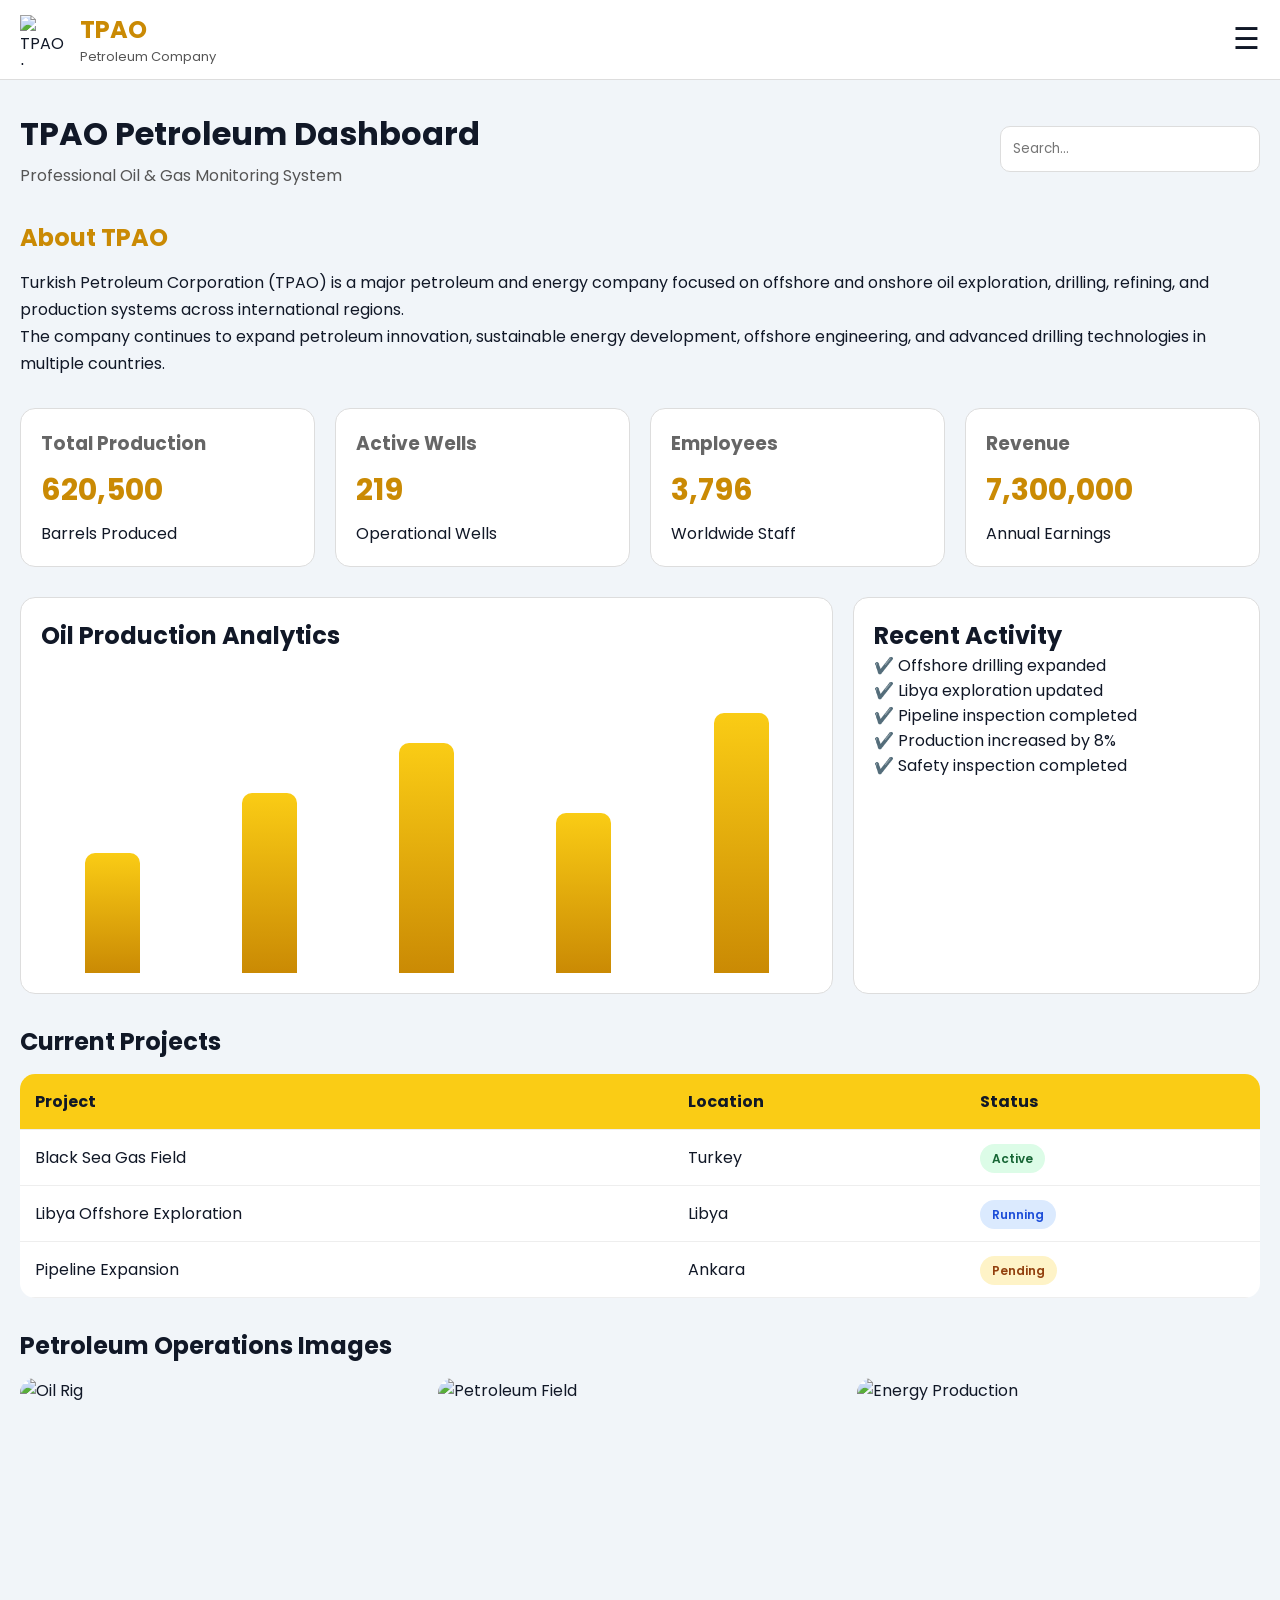
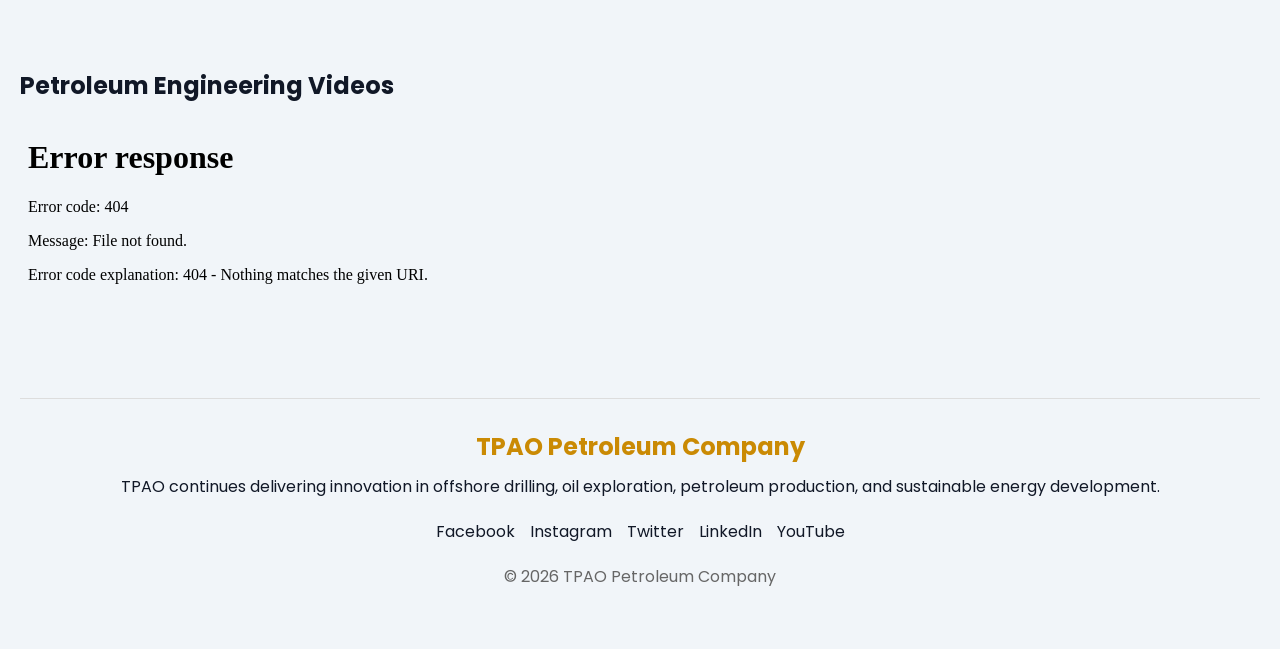
==== commit fbf55a5b: "Update job link to point to job.html" ====
--- a/index.html
+++ b/index.html
@@ -46,19 +46,19 @@
 
     <div class="menu">
 
-        <a href="contact.html">🏠 contact us</a>
-        <a href="#">⚙️ about us</a>
-        <a href="#">⚙️ available job's</a>
-        <a href="#">⚙️ partnership</a>
-        <a href="#">⛽ revenue</a>
-        <a href="#">🛢️ Oil Fields</a>
-        <a href="#">🌍 Exploration</a>
-        <a href="#">📊 Analytics</a>
-        <a href="#">⚙️ senior officials</a>
-        <a href="#">👷 Employees</a>
-        <a href="#">⚙️ Settings</a>
-        <a href="#">⚙️ shares</a>
-        <a href="#">⚙️ investment</a>
+        <a href="contact.html">contact us</a>
+        <a href="about.html">about us</a>
+        <a href="job.html">available job's</a>
+        <a href="partner.html">partnership</a>
+        <a href="revenue.html">revenue</a>
+        <a href="oil.html"> Oil Fields</a>
+        <a href="exploration.html">Exploration</a>
+        <a href="#">Analytics</a>
+        <a href="official.html">senior officials</a>
+        <a href="employee.html">Employees</a>
+        <a href="#"> Settings</a>
+        <a href="shares.html">shares</a>
+        <a href="investment.html"> investment</a>
 
     </div>
 
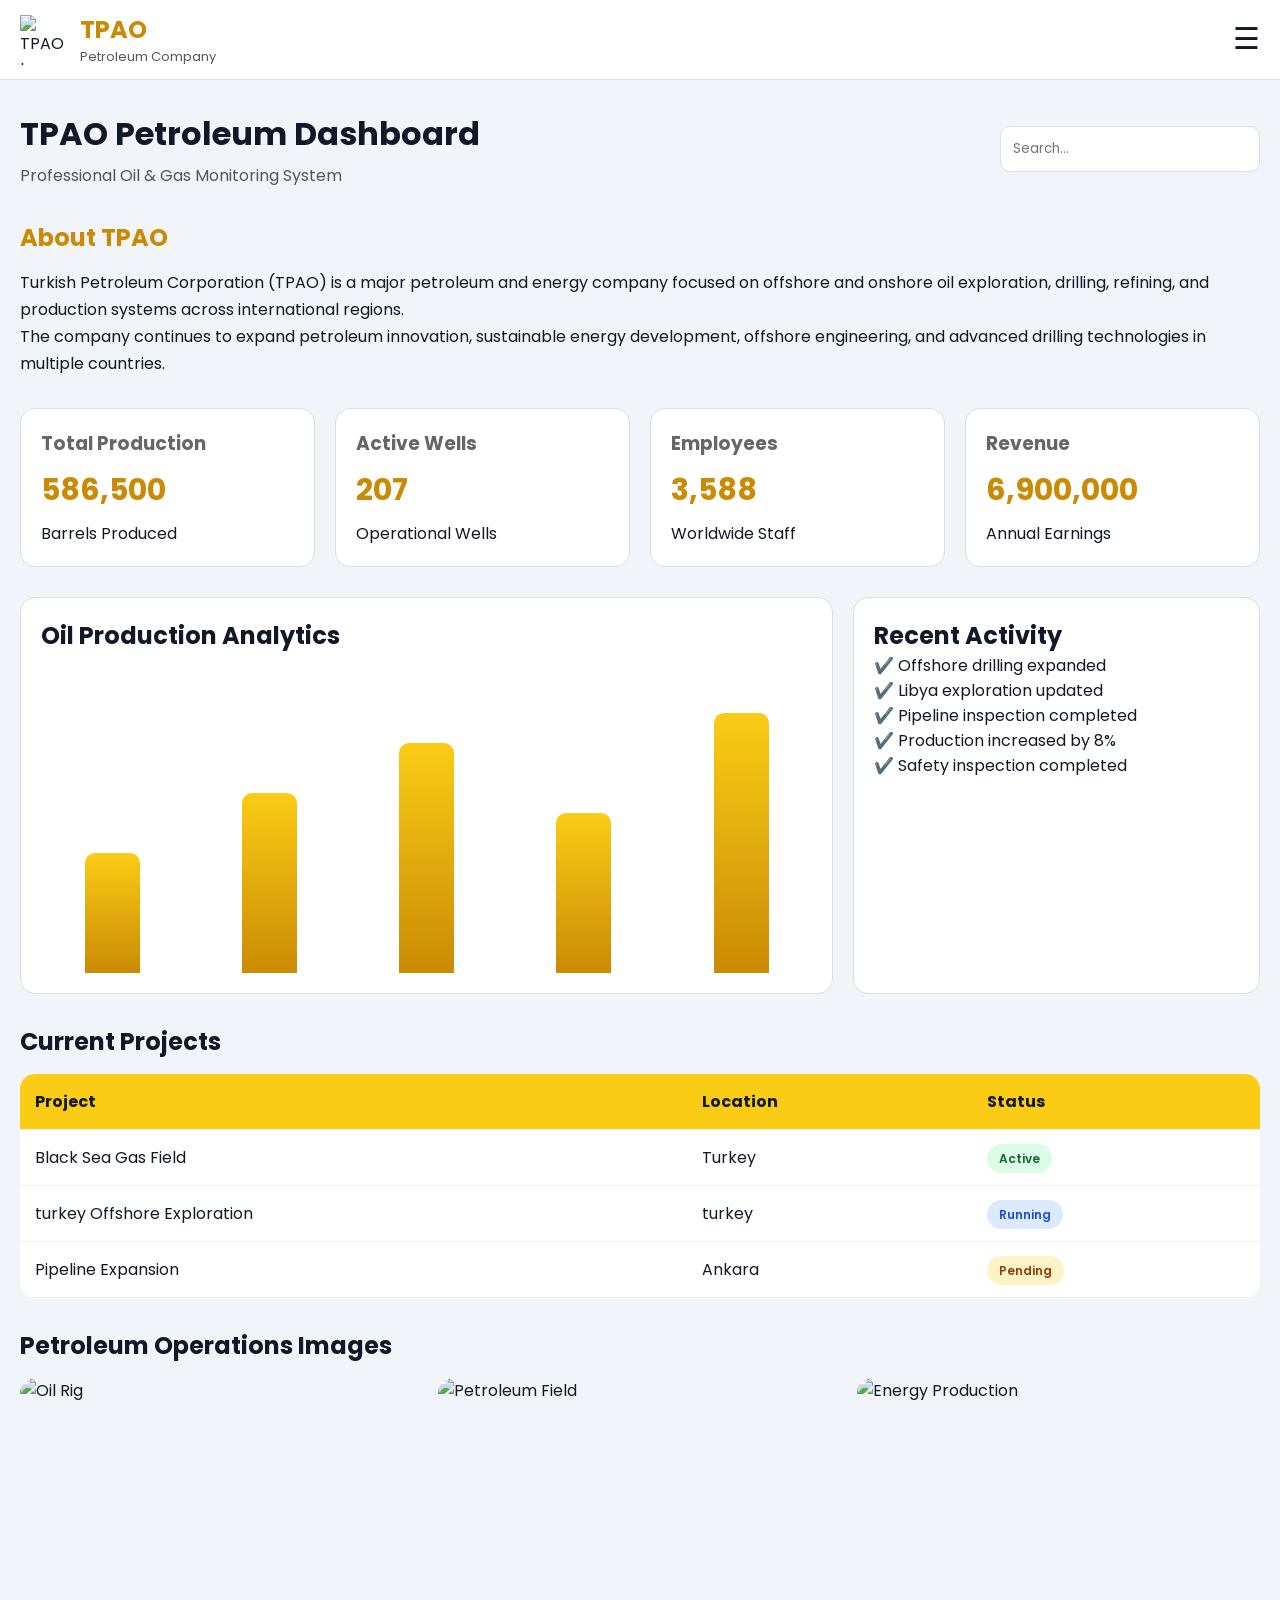
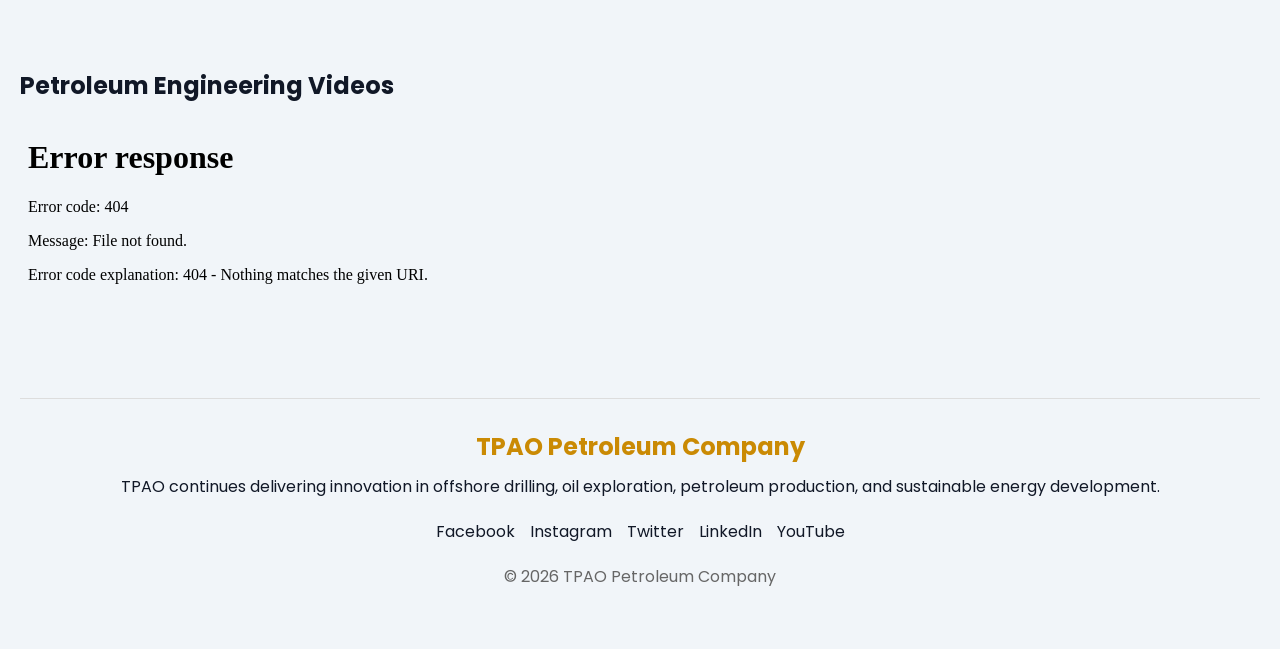
==== commit 7e4c5354: "Update index.html" ====
--- a/index.html
+++ b/index.html
@@ -195,8 +195,8 @@
                     </tr>
 
                     <tr>
-                        <td>Libya Offshore Exploration</td>
-                        <td>Libya</td>
+                        <td>turkey Offshore Exploration</td>
+                        <td>turkey</td>
                         <td><span class="status running">Running</span></td>
                     </tr>
 
@@ -222,11 +222,11 @@
 
         <div class="image-gallery">
 
-            <img src="https://images.unsplash.com/photo-1513828583688-c52646db42da?q=80&w=1200&auto=format&fit=crop" alt="Oil Rig">
-
-            <img src="https://images.unsplash.com/photo-1473448912268-2022ce9509d8?q=80&w=1200&auto=format&fit=crop" alt="Petroleum Field">
-
-            <img src="https://images.unsplash.com/photo-1509395176047-4a66953fd231?q=80&w=1200&auto=format&fit=crop" alt="Energy Production">
+            <img src="images/pic2.jpg" alt="Oil Rig">
+
+            <img src="images/pic3.jpg" alt="Petroleum Field">
+
+            <img src="images/pic4.webp" alt="Energy Production">
 
         </div>
 
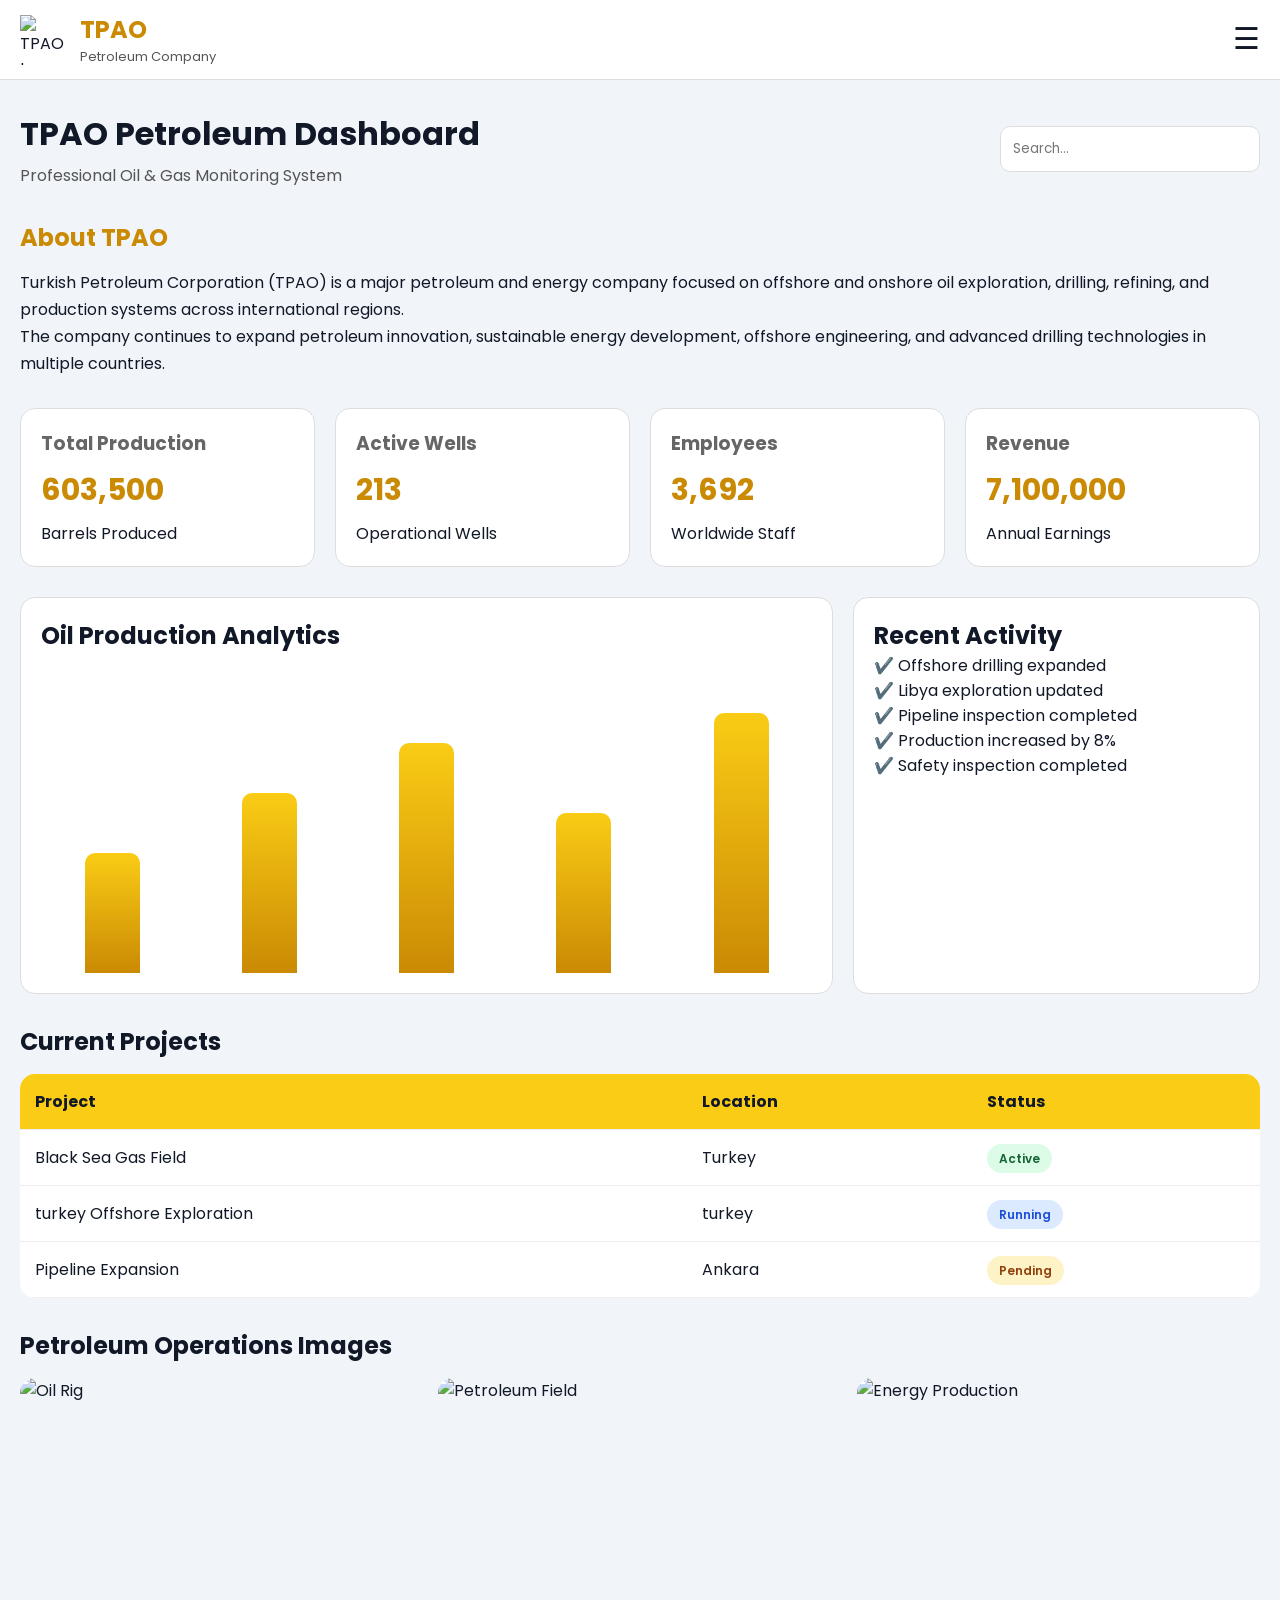
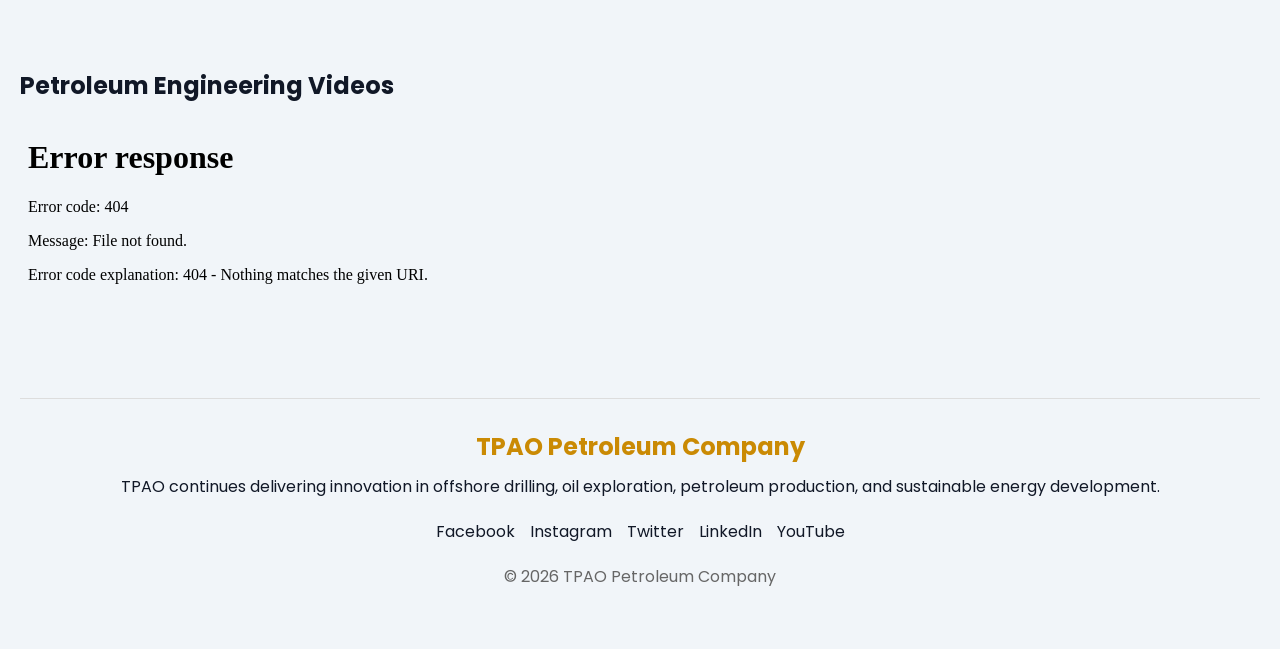
==== commit 4676fc84: "Fix link to partnership page in index.html" ====
--- a/index.html
+++ b/index.html
@@ -49,7 +49,7 @@
         <a href="contact.html">contact us</a>
         <a href="about.html">about us</a>
         <a href="job.html">available job's</a>
-        <a href="partner.html">partnership</a>
+        <a href="partnership.html">partnership</a>
         <a href="revenue.html">revenue</a>
         <a href="oil.html"> Oil Fields</a>
         <a href="exploration.html">Exploration</a>
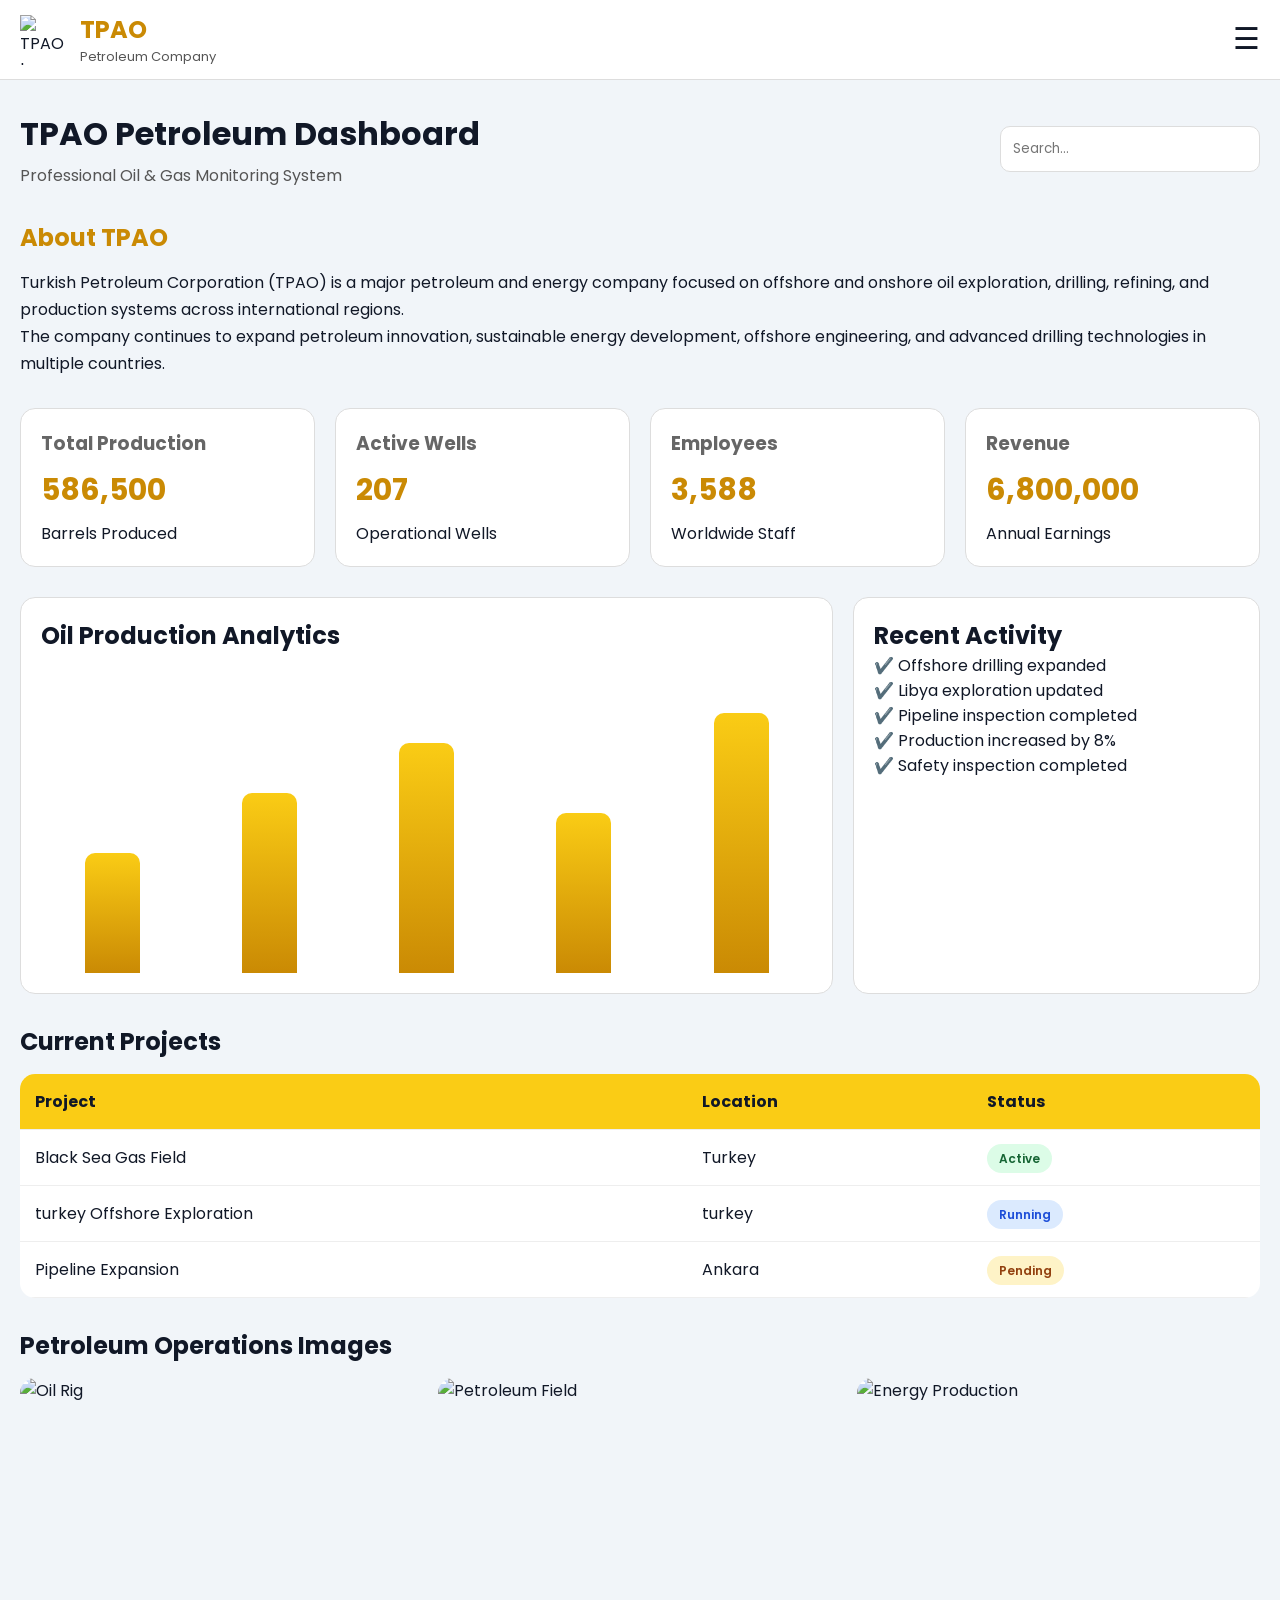
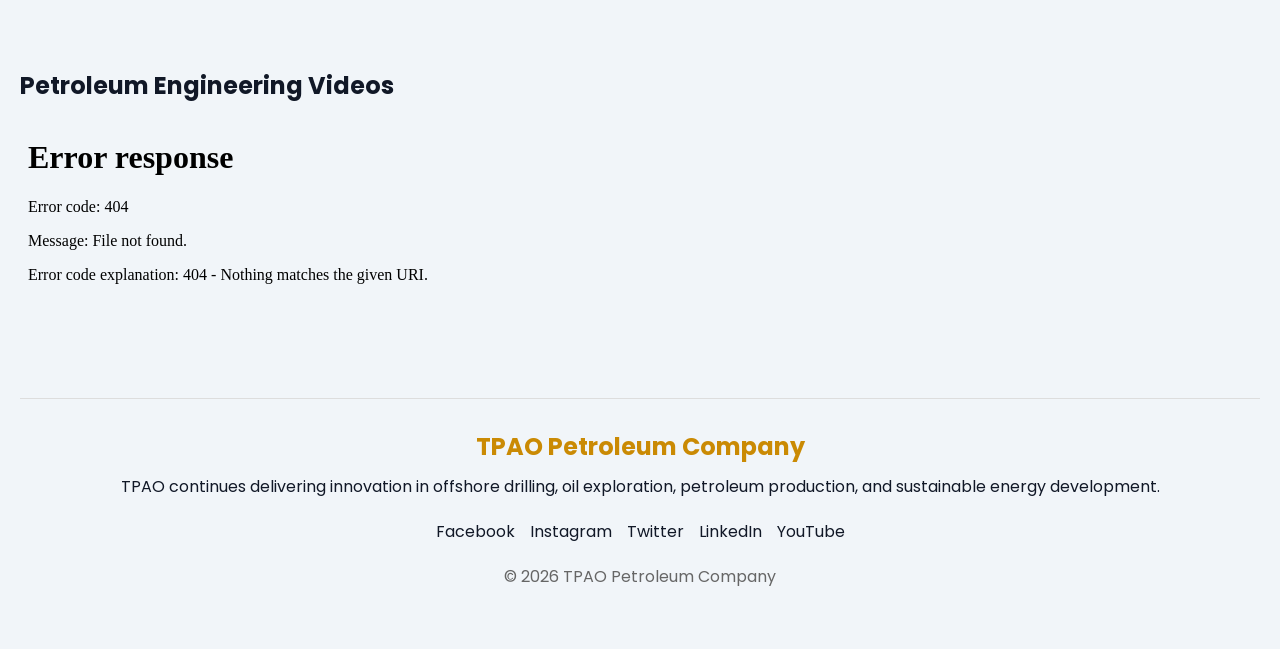
==== commit b372be79: "Fix links in index.html for oil fields and analytics" ====
--- a/index.html
+++ b/index.html
@@ -51,9 +51,9 @@
         <a href="job.html">available job's</a>
         <a href="partnership.html">partnership</a>
         <a href="revenue.html">revenue</a>
-        <a href="oil.html"> Oil Fields</a>
+        <a href="oilfield.html"> Oil Fields</a>
         <a href="exploration.html">Exploration</a>
-        <a href="#">Analytics</a>
+        <a href="analytics.html">Analytics</a>
         <a href="official.html">senior officials</a>
         <a href="employee.html">Employees</a>
         <a href="#"> Settings</a>
